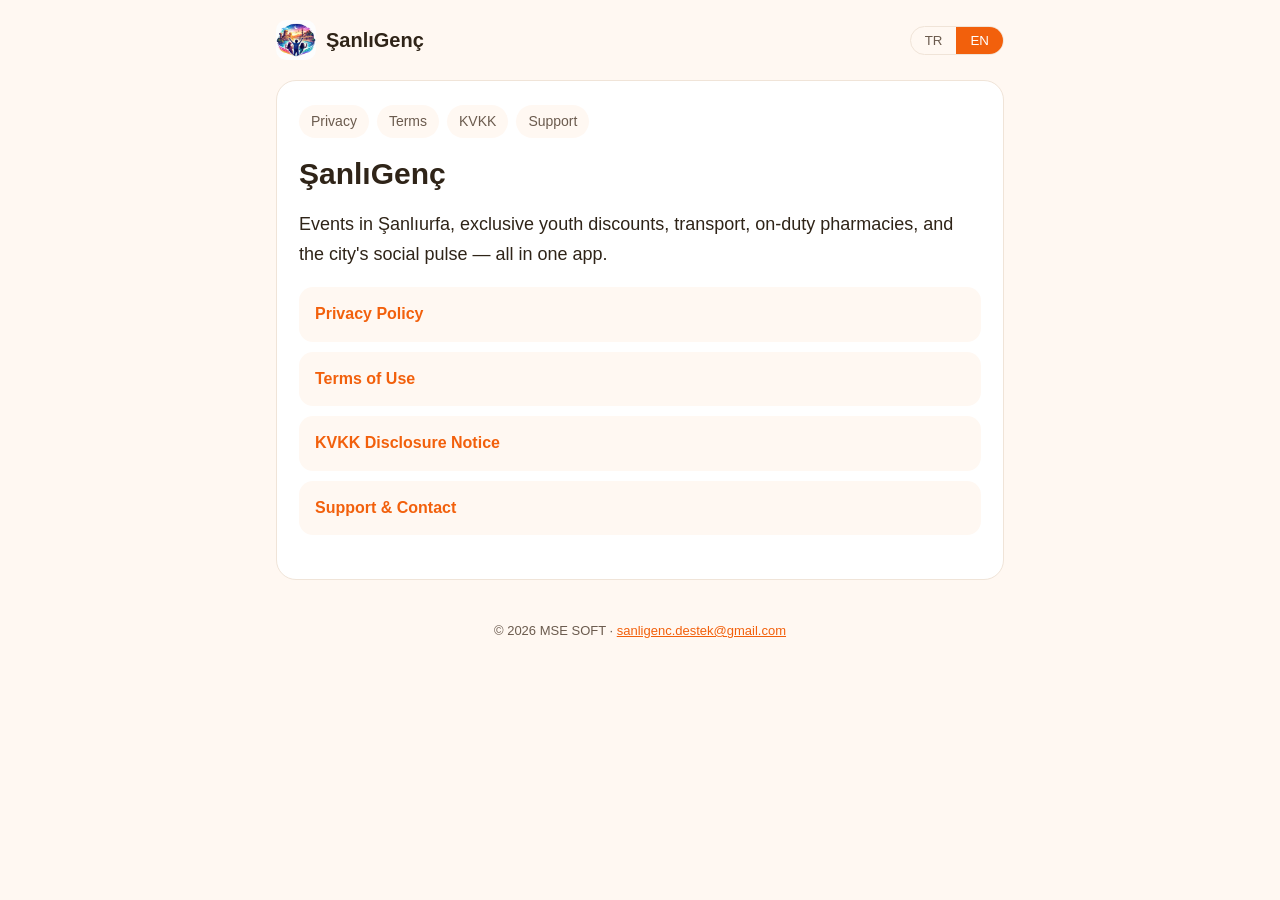
==== index.html @ 9137b678 "ŞanlıGenç gizlilik, kullanım şartları, KVKK ve destek sayfaları Co-Authored-By: Claude Opus 5 <norep" ====
<!doctype html>
<html lang="tr">
<head>
<meta charset="utf-8">
<meta name="viewport" content="width=device-width, initial-scale=1">
<title>ŞanlıGenç · ŞanlıGenç</title>
<meta name="description" content="ŞanlıGenç — Şanlıurfa gençlik ve şehir uygulaması. ŞanlıGenç.">
<link rel="icon" href="logo.jpg">
<link rel="stylesheet" href="stil.css">
</head>
<body>
<header>
  <a class="marka" href="./"><img src="logo.jpg" alt="" width="40" height="40"><span>ŞanlıGenç</span></a>
  <div class="dil" role="group" aria-label="Dil / Language">
    <button type="button" data-dil="tr" aria-pressed="true">TR</button>
    <button type="button" data-dil="en" aria-pressed="false">EN</button>
  </div>
</header>
<main>
  <section lang="tr" data-bolum="tr">
    <nav><a href="gizlilik/">Gizlilik</a><a href="kullanim-sartlari/">Kullanım Şartları</a><a href="kvkk/">KVKK</a><a href="destek/">Destek</a></nav>
    <h1>ŞanlıGenç</h1>
    
<p class="giris">Şanlıurfa'daki etkinlikler, gençlere özel indirimler, ulaşım, nöbetçi eczaneler ve şehrin sosyal nabzı — hepsi tek uygulamada.</p>
<ul class="linkler">
<li><a href="gizlilik/">Gizlilik Politikası</a></li>
<li><a href="kullanim-sartlari/">Kullanım Şartları</a></li>
<li><a href="kvkk/">KVKK Aydınlatma Metni</a></li>
<li><a href="destek/">Destek ve İletişim</a></li>
</ul>
  </section>
  <section lang="en" data-bolum="en" hidden>
    <nav><a href="gizlilik/#en">Privacy</a><a href="kullanim-sartlari/#en">Terms</a><a href="kvkk/#en">KVKK</a><a href="destek/#en">Support</a></nav>
    <h1>ŞanlıGenç</h1>
    
<p class="giris">Events in Şanlıurfa, exclusive youth discounts, transport, on-duty pharmacies, and the city's social pulse — all in one app.</p>
<ul class="linkler">
<li><a href="gizlilik/#en">Privacy Policy</a></li>
<li><a href="kullanim-sartlari/#en">Terms of Use</a></li>
<li><a href="kvkk/#en">KVKK Disclosure Notice</a></li>
<li><a href="destek/#en">Support &amp; Contact</a></li>
</ul>
  </section>
</main>
<footer>© 2026 MSE SOFT · <a href="mailto:sanligenc.destek@gmail.com">sanligenc.destek@gmail.com</a></footer>
<script>
(function () {
  var b = document.querySelectorAll('[data-dil]');
  function sec(d) {
    document.querySelectorAll('[data-bolum]').forEach(function (s) { s.hidden = s.getAttribute('data-bolum') !== d; });
    b.forEach(function (x) { x.setAttribute('aria-pressed', String(x.getAttribute('data-dil') === d)); });
    document.documentElement.lang = d;
    try { localStorage.setItem('dil', d); } catch (e) {}
  }
  b.forEach(function (x) { x.addEventListener('click', function () { sec(x.getAttribute('data-dil')); }); });
  var k = null;
  if (location.hash === '#en') k = 'en';
  if (!k) { try { k = localStorage.getItem('dil'); } catch (e) {} }
  if (!k && !/^tr/i.test(navigator.language || '')) k = 'en';
  sec(k === 'en' ? 'en' : 'tr');
})();
</script>
</body>
</html>
---- stil.css ----
:root{--bg:#FFF8F2;--kart:#FFFFFF;--yazi:#2F2418;--soluk:#6B5B4E;--vurgu:#F2600C;--cizgi:#F0E4D8}
@media (prefers-color-scheme:dark){:root{--bg:#17110C;--kart:#221912;--yazi:#F5EDE6;--soluk:#B8A89A;--vurgu:#FF7A2E;--cizgi:#3A2C21}}
*{box-sizing:border-box}
body{margin:0;background:var(--bg);color:var(--yazi);font:16px/1.65 -apple-system,BlinkMacSystemFont,"Segoe UI",Roboto,Helvetica,Arial,sans-serif;-webkit-text-size-adjust:100%}
header{max-width:760px;margin:0 auto;padding:20px 16px;display:flex;align-items:center;justify-content:space-between;gap:12px}
.marka{display:flex;align-items:center;gap:10px;color:var(--yazi);text-decoration:none;font-weight:800;font-size:20px}
.marka img{border-radius:10px}
.dil{display:flex;border:1px solid var(--cizgi);border-radius:999px;overflow:hidden}
.dil button{border:0;background:transparent;color:var(--soluk);font:600 14px inherit;font-family:inherit;padding:6px 14px;cursor:pointer}
.dil button[aria-pressed="true"]{background:var(--vurgu);color:#fff}
main{max-width:760px;margin:0 auto;padding:0 16px 40px}
section{background:var(--kart);border:1px solid var(--cizgi);border-radius:20px;padding:24px 22px 28px}
nav{display:flex;flex-wrap:wrap;gap:8px;margin-bottom:18px}
nav a{font-size:14px;color:var(--soluk);text-decoration:none;padding:5px 12px;border-radius:999px;background:var(--bg)}
nav a[aria-current="page"]{color:#fff;background:var(--vurgu)}
h1{font-size:30px;line-height:1.2;margin:4px 0 8px}
h2{font-size:19px;margin:28px 0 8px}
h3{font-size:16px;margin:20px 0 4px}
p,li{overflow-wrap:anywhere}
.tarih{color:var(--soluk);font-size:14px;margin-top:0}
ul{padding-left:20px}
a{color:var(--vurgu)}
.kart{display:flex;flex-direction:column;gap:2px;background:var(--bg);border-radius:14px;padding:14px 16px;margin:16px 0}
.giris{font-size:18px}
.linkler{list-style:none;padding:0;display:grid;gap:10px}
.linkler a{display:block;padding:14px 16px;border-radius:14px;background:var(--bg);text-decoration:none;font-weight:600}
footer{max-width:760px;margin:0 auto;padding:0 16px 32px;color:var(--soluk);font-size:13px;text-align:center}
@media (max-width:480px){h1{font-size:25px}section{padding:20px 16px 24px}}
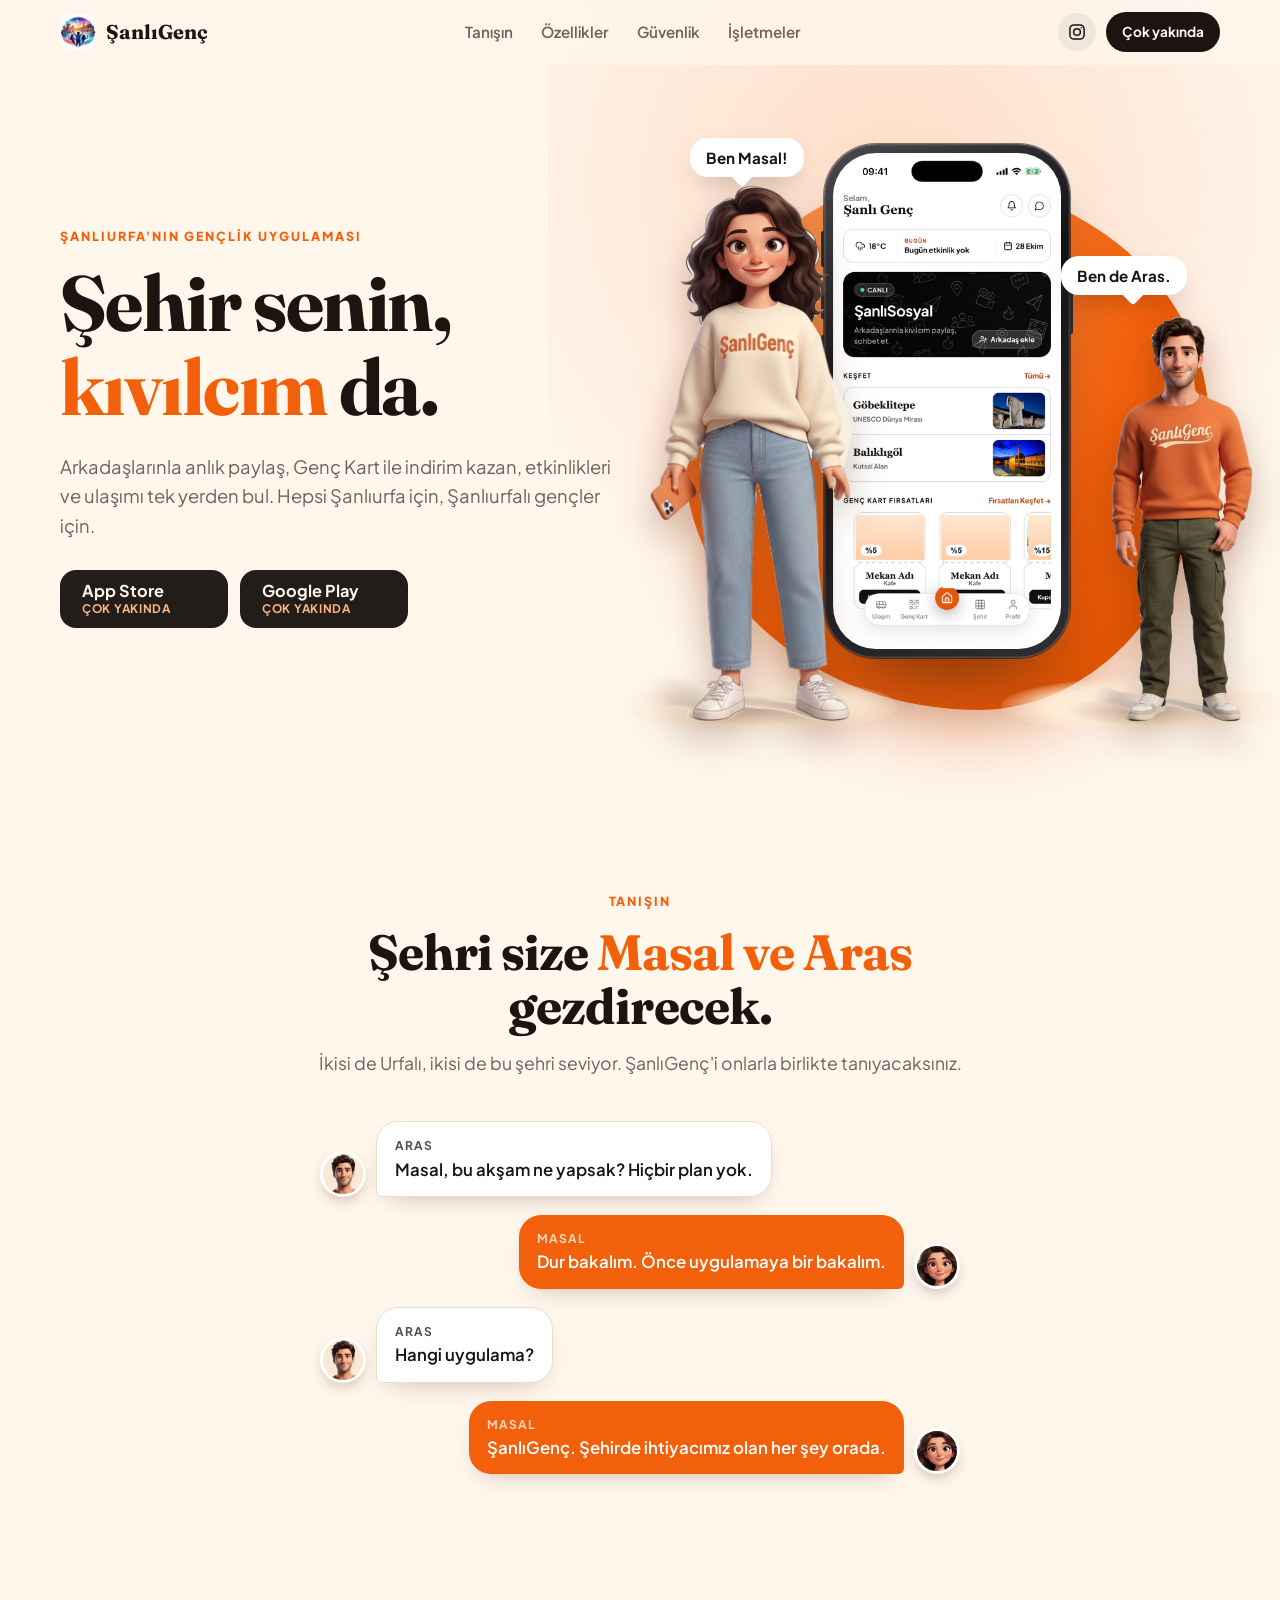
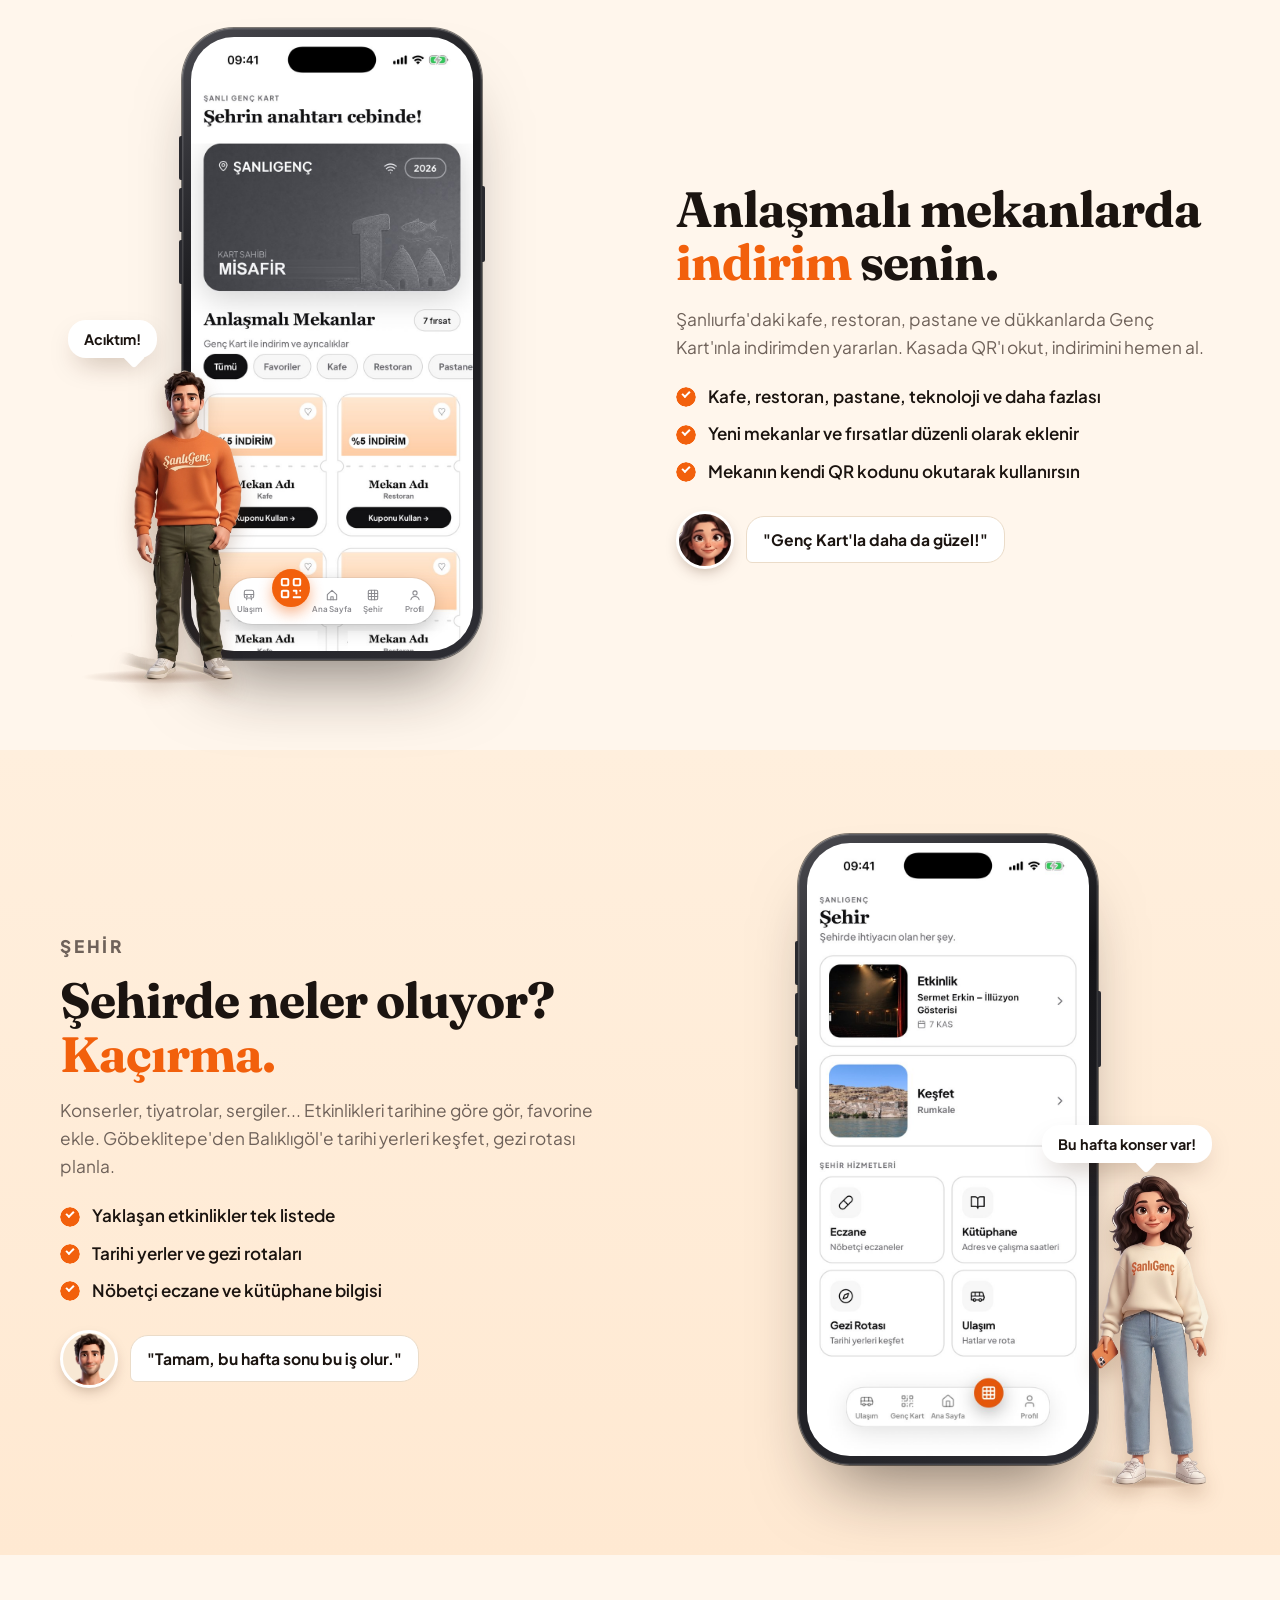
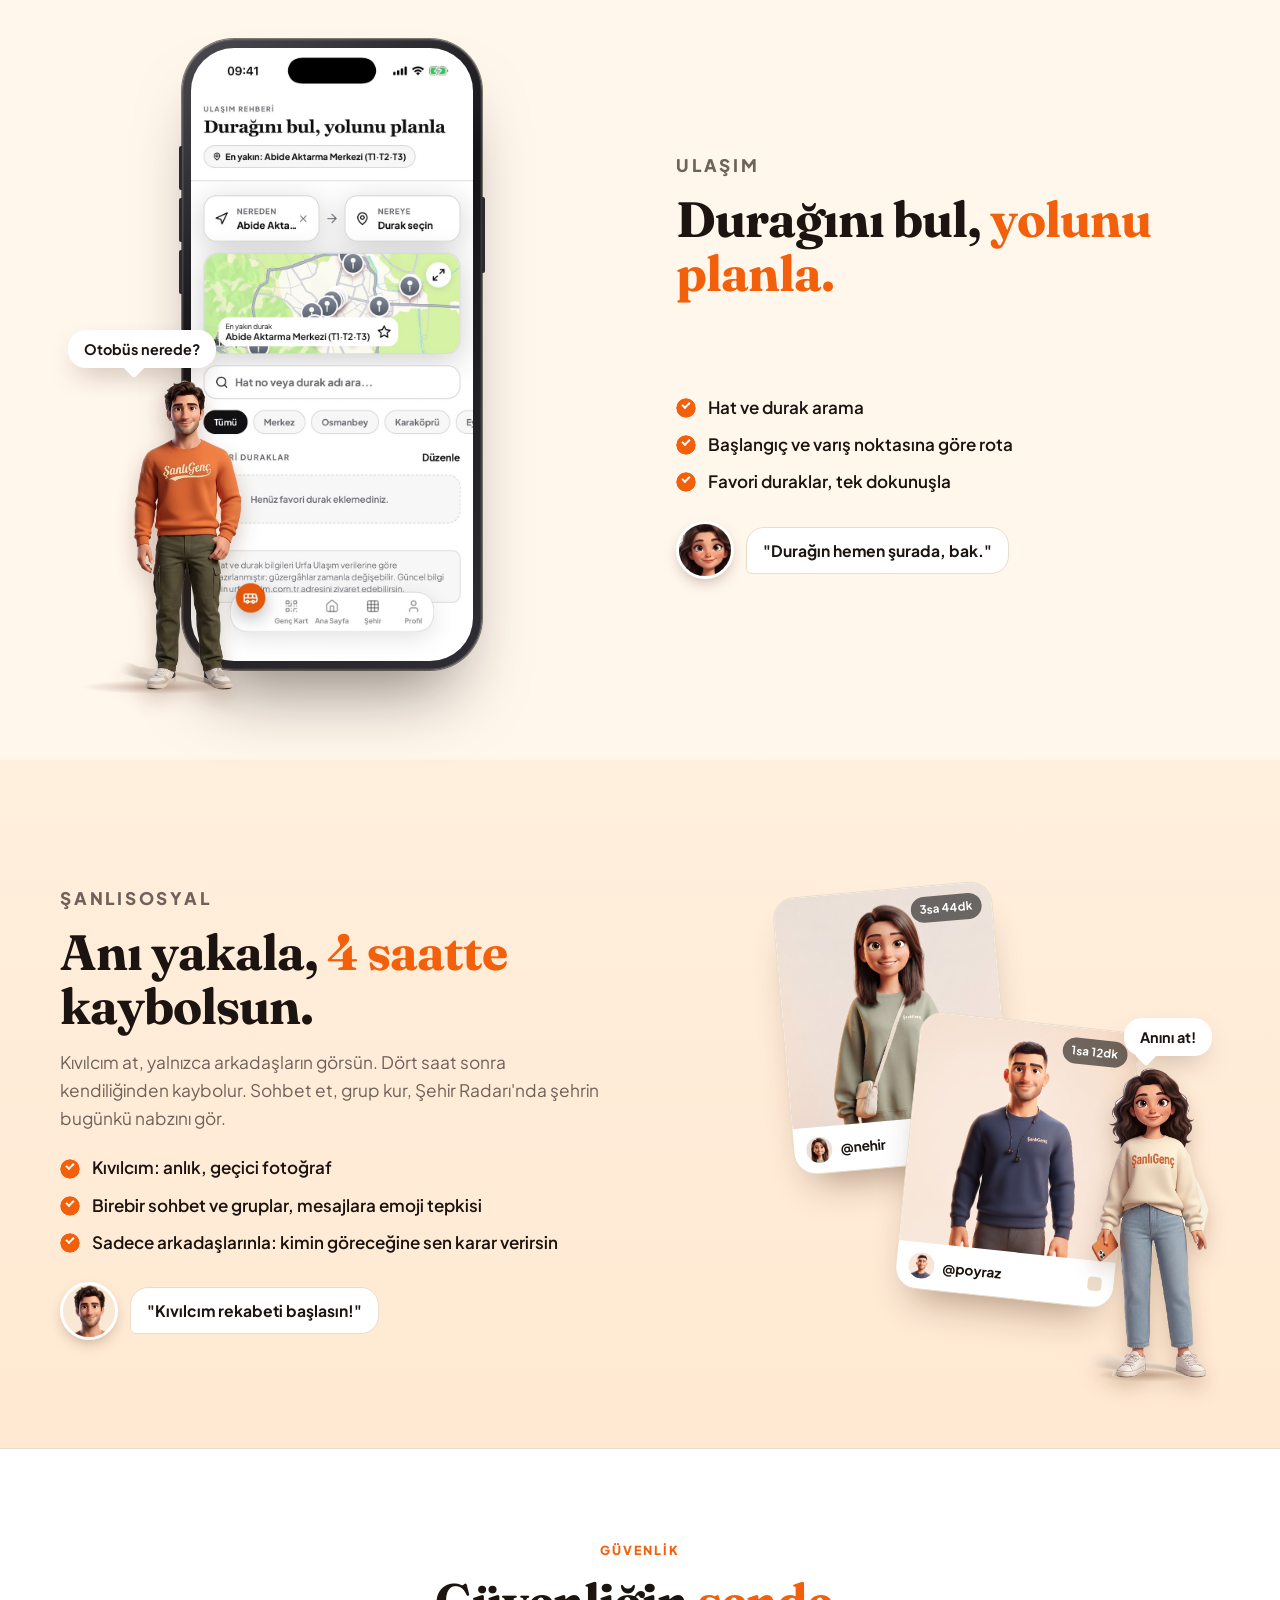
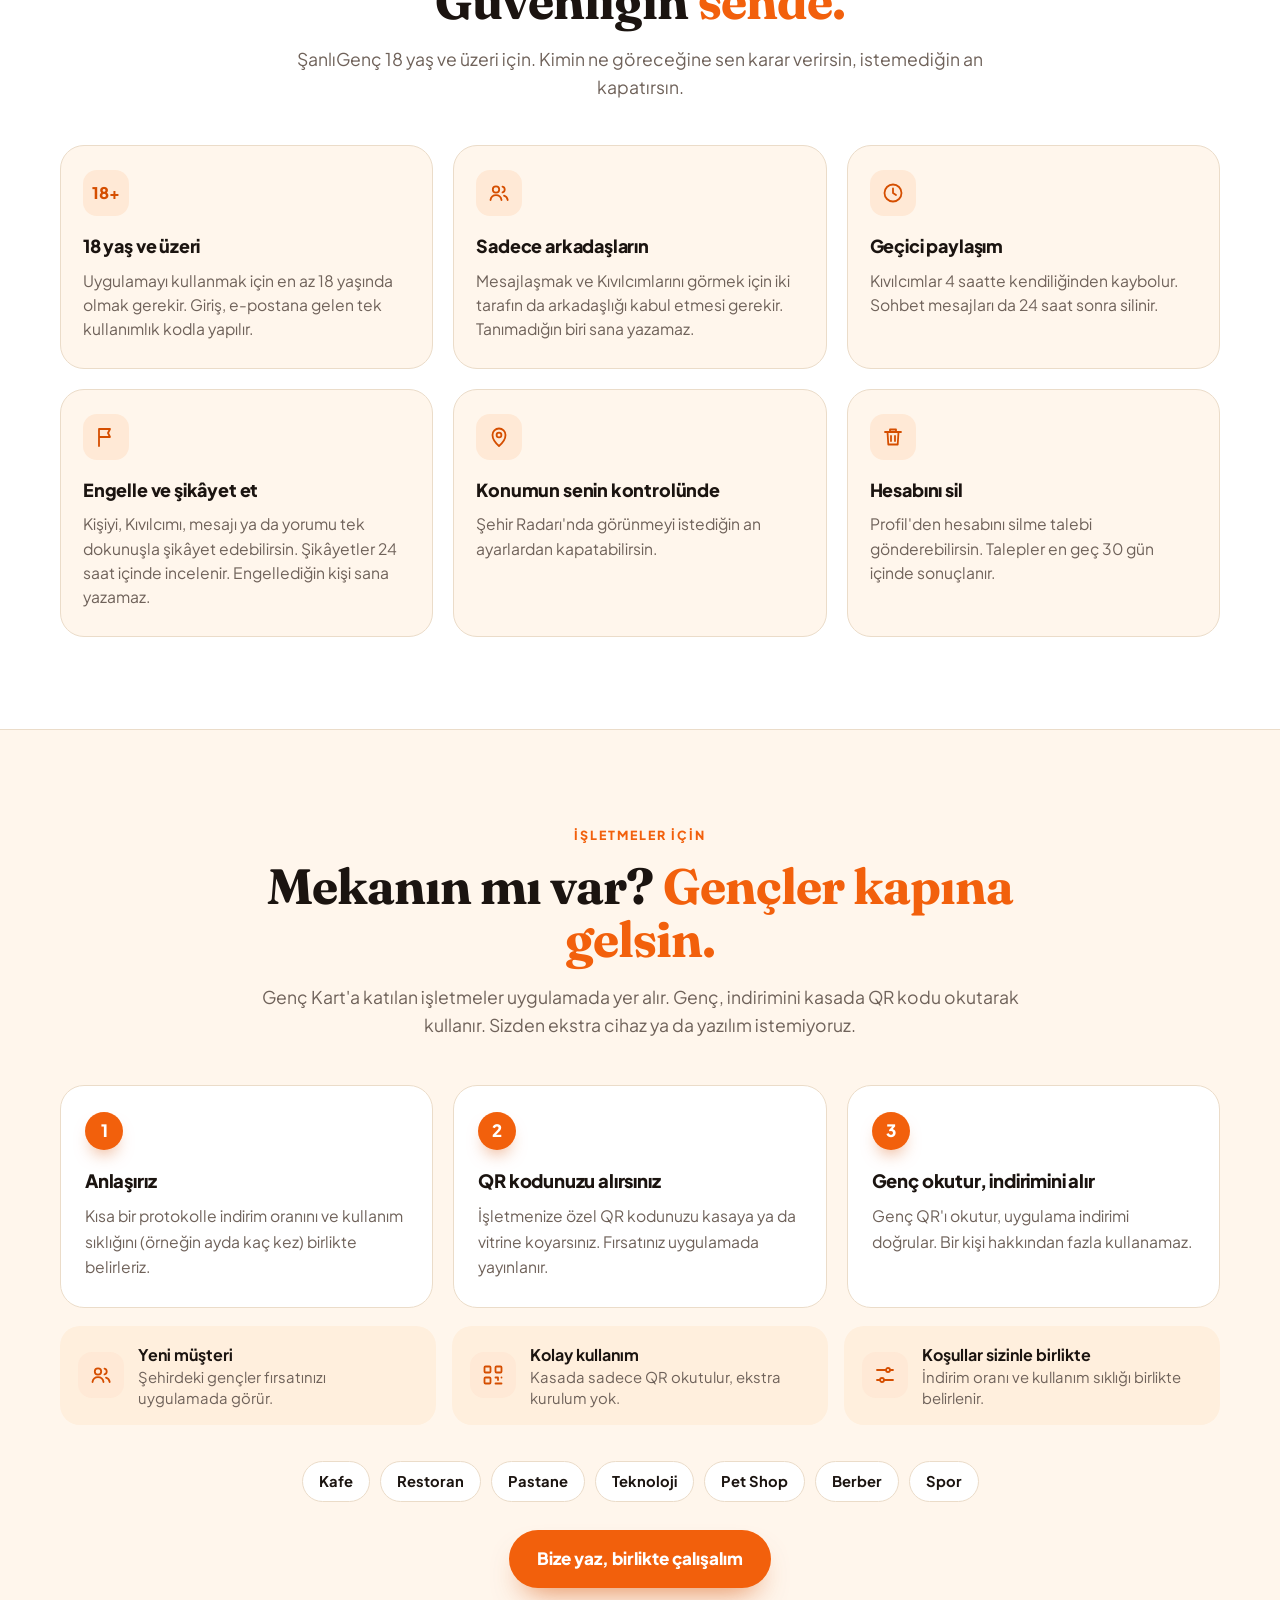
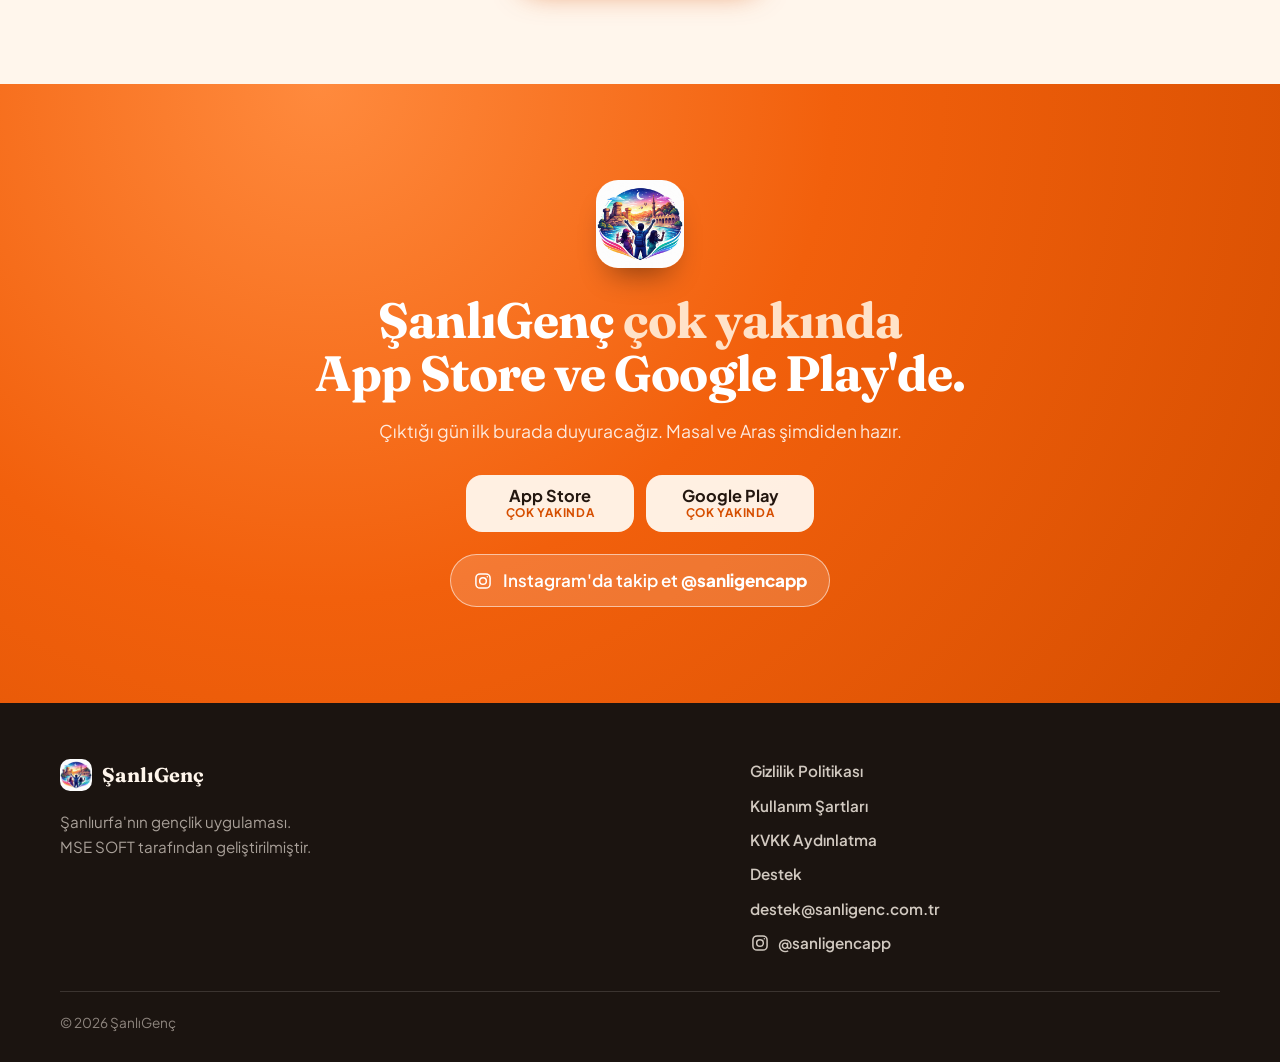
==== commit df3b3ab1: "Yeni tanıtım sitesi (Masal & Aras), destek e-postası destek@sanligenc.com.tr Co-Authored-By: Claude " ====
--- a/index.html
+++ b/index.html
@@ -1,64 +1,287 @@
 <!doctype html>
 <html lang="tr">
 <head>
-<meta charset="utf-8">
-<meta name="viewport" content="width=device-width, initial-scale=1">
-<title>ŞanlıGenç · ŞanlıGenç</title>
-<meta name="description" content="ŞanlıGenç — Şanlıurfa gençlik ve şehir uygulaması. ŞanlıGenç.">
-<link rel="icon" href="logo.jpg">
-<link rel="stylesheet" href="stil.css">
+  <meta charset="utf-8">
+  <meta name="viewport" content="width=device-width, initial-scale=1, viewport-fit=cover">
+  <title>ŞanlıGenç | Şanlıurfa'nın gençlik uygulaması</title>
+  <meta name="description" content="Şanlıurfa'nın gençlik uygulaması ŞanlıGenç: arkadaşlarınla anlık Kıvılcım paylaş, Genç Kart ile anlaşmalı mekanlarda indirim kazan, etkinlikleri, ulaşımı ve nöbetçi eczaneyi tek yerden bul.">
+  <meta name="theme-color" content="#FFF6EC">
+  <meta property="og:title" content="ŞanlıGenç | Şanlıurfa'nın gençlik uygulaması">
+  <meta property="og:description" content="Kıvılcım, Genç Kart, etkinlikler ve ulaşım. Masal ve Aras ile şehri keşfet.">
+  <meta property="og:type" content="website">
+  <link rel="canonical" href="https://sanligenc.com.tr/">
+  <meta property="og:url" content="https://sanligenc.com.tr/">
+  <meta property="og:site_name" content="ŞanlıGenç">
+  <meta property="og:locale" content="tr_TR">
+  <meta property="og:image" content="https://sanligenc.com.tr/img/masal-aras-og.jpg">
+  <meta property="og:image:width" content="1200">
+  <meta property="og:image:height" content="630">
+  <meta property="og:image:alt" content="Masal ve Aras: ŞanlıGenç, Şanlıurfa'nın gençlik uygulaması">
+  <meta name="twitter:card" content="summary_large_image">
+  <meta name="twitter:title" content="ŞanlıGenç | Şanlıurfa'nın gençlik uygulaması">
+  <meta name="twitter:description" content="Kıvılcım, Genç Kart, etkinlikler ve ulaşım. Masal ve Aras ile şehri keşfet.">
+  <meta name="twitter:image" content="https://sanligenc.com.tr/img/masal-aras-og.jpg">
+  <link rel="apple-touch-icon" href="img/apple-touch-icon.png">
+  <script type="application/ld+json">{"@context":"https://schema.org","@type":"Organization","name":"ŞanlıGenç","url":"https://sanligenc.com.tr/","logo":"https://sanligenc.com.tr/img/logo.png","email":"destek@sanligenc.com.tr","sameAs":["https://www.instagram.com/sanligencapp/"]}</script>
+  <link rel="icon" href="img/logo.png">
+  <link rel="preconnect" href="https://fonts.googleapis.com">
+  <link rel="preconnect" href="https://fonts.gstatic.com" crossorigin>
+  <link href="https://fonts.googleapis.com/css2?family=Fraunces:opsz,wght@9..144,600;9..144,700&family=Plus+Jakarta+Sans:wght@400;500;600;700;800&display=swap" rel="stylesheet">
+  <link rel="stylesheet" href="style.css?v=11">
 </head>
 <body>
-<header>
-  <a class="marka" href="./"><img src="logo.jpg" alt="" width="40" height="40"><span>ŞanlıGenç</span></a>
-  <div class="dil" role="group" aria-label="Dil / Language">
-    <button type="button" data-dil="tr" aria-pressed="true">TR</button>
-    <button type="button" data-dil="en" aria-pressed="false">EN</button>
-  </div>
-</header>
-<main>
-  <section lang="tr" data-bolum="tr">
-    <nav><a href="gizlilik/">Gizlilik</a><a href="kullanim-sartlari/">Kullanım Şartları</a><a href="kvkk/">KVKK</a><a href="destek/">Destek</a></nav>
-    <h1>ŞanlıGenç</h1>
-    
-<p class="giris">Şanlıurfa'daki etkinlikler, gençlere özel indirimler, ulaşım, nöbetçi eczaneler ve şehrin sosyal nabzı — hepsi tek uygulamada.</p>
-<ul class="linkler">
-<li><a href="gizlilik/">Gizlilik Politikası</a></li>
-<li><a href="kullanim-sartlari/">Kullanım Şartları</a></li>
-<li><a href="kvkk/">KVKK Aydınlatma Metni</a></li>
-<li><a href="destek/">Destek ve İletişim</a></li>
-</ul>
-  </section>
-  <section lang="en" data-bolum="en" hidden>
-    <nav><a href="gizlilik/#en">Privacy</a><a href="kullanim-sartlari/#en">Terms</a><a href="kvkk/#en">KVKK</a><a href="destek/#en">Support</a></nav>
-    <h1>ŞanlıGenç</h1>
-    
-<p class="giris">Events in Şanlıurfa, exclusive youth discounts, transport, on-duty pharmacies, and the city's social pulse — all in one app.</p>
-<ul class="linkler">
-<li><a href="gizlilik/#en">Privacy Policy</a></li>
-<li><a href="kullanim-sartlari/#en">Terms of Use</a></li>
-<li><a href="kvkk/#en">KVKK Disclosure Notice</a></li>
-<li><a href="destek/#en">Support &amp; Contact</a></li>
-</ul>
-  </section>
-</main>
-<footer>© 2026 MSE SOFT · <a href="mailto:sanligenc.destek@gmail.com">sanligenc.destek@gmail.com</a></footer>
-<script>
-(function () {
-  var b = document.querySelectorAll('[data-dil]');
-  function sec(d) {
-    document.querySelectorAll('[data-bolum]').forEach(function (s) { s.hidden = s.getAttribute('data-bolum') !== d; });
-    b.forEach(function (x) { x.setAttribute('aria-pressed', String(x.getAttribute('data-dil') === d)); });
-    document.documentElement.lang = d;
-    try { localStorage.setItem('dil', d); } catch (e) {}
-  }
-  b.forEach(function (x) { x.addEventListener('click', function () { sec(x.getAttribute('data-dil')); }); });
-  var k = null;
-  if (location.hash === '#en') k = 'en';
-  if (!k) { try { k = localStorage.getItem('dil'); } catch (e) {} }
-  if (!k && !/^tr/i.test(navigator.language || '')) k = 'en';
-  sec(k === 'en' ? 'en' : 'tr');
-})();
-</script>
+
+  <header class="nav" id="nav">
+    <a class="brand" href="#top" aria-label="ŞanlıGenç ana sayfa">
+      <img src="img/logo.png" alt="" width="36" height="36">
+      <span>ŞanlıGenç</span>
+    </a>
+    <nav class="nav-links" aria-label="Sayfa bölümleri">
+      <a href="#tanis">Tanışın</a>
+      <a href="#ozellikler">Özellikler</a>
+      <a href="#guvenlik">Güvenlik</a>
+      <a href="#mekan">İşletmeler</a>
+    </nav>
+    <div class="nav-right">
+      <a class="ig-ico" href="https://www.instagram.com/sanligencapp/" target="_blank" rel="noopener" aria-label="ŞanlıGenç Instagram hesabı"><svg viewBox="0 0 24 24" fill="none" stroke="currentColor" stroke-width="1.8" stroke-linecap="round" stroke-linejoin="round" aria-hidden="true"><rect x="3.5" y="3.5" width="17" height="17" rx="5"/><circle cx="12" cy="12" r="4"/><circle cx="17.2" cy="6.8" r=".9" fill="currentColor" stroke="none"/></svg></a>
+      <a class="pill soon" id="navCta" href="#indir" data-live="İndir">Çok yakında</a>
+    </div>
+  </header>
+
+  <main id="top">
+
+    <!-- HERO -->
+    <section class="hero">
+      <div class="wrap hero-grid">
+        <div class="hero-copy">
+          <p class="eyebrow reveal">Şanlıurfa'nın gençlik uygulaması</p>
+          <h1 class="reveal d1">Şehir senin,<br><em>kıvılcım</em> da.</h1>
+          <p class="lead reveal d2">Arkadaşlarınla anlık paylaş, Genç Kart ile indirim kazan, etkinlikleri ve ulaşımı tek yerden bul. Hepsi Şanlıurfa için, Şanlıurfalı gençler için.</p>
+          <div class="store reveal d3">
+            <span class="store-btn" data-store="ios" aria-disabled="true"><b>App Store</b><small>Çok yakında</small></span>
+            <span class="store-btn" data-store="android" aria-disabled="true"><b>Google Play</b><small>Çok yakında</small></span>
+          </div>
+        </div>
+
+        <div class="hero-stage reveal d2" aria-hidden="false">
+          <div class="blob"></div>
+          <div class="phone hero-phone"><img src="img/app-ana.jpg" width="720" height="1566" alt="ŞanlıGenç ana sayfası: ŞanlıSosyal, keşfet ve Genç Kart fırsatları" loading="eager"></div>
+          <span class="ground g-masal" aria-hidden="true"></span>
+          <span class="ground g-aras" aria-hidden="true"></span>
+          <img class="char masal float-a" src="img/masal.png" alt="Masal" width="340">
+          <img class="char aras float-b" src="img/aras.png" alt="Aras" width="360">
+          <div class="bubble b-masal">Ben Masal!</div>
+          <div class="bubble b-aras">Ben de Aras.</div>
+        </div>
+      </div>
+    </section>
+
+    <!-- TANIŞIN -->
+    <section class="meet" id="tanis">
+      <div class="wrap narrow">
+        <p class="eyebrow center reveal">Tanışın</p>
+        <h2 class="center reveal d1">Şehri size <em>Masal ve Aras</em> gezdirecek.</h2>
+        <p class="sub center reveal d2">İkisi de Urfalı, ikisi de bu şehri seviyor. ŞanlıGenç'i onlarla birlikte tanıyacaksınız.</p>
+
+        <div class="chat">
+          <div class="msg aras reveal"><span class="av av-aras" aria-hidden="true"></span><div class="bub"><b>Aras</b><p>Masal, bu akşam ne yapsak? Hiçbir plan yok.</p></div></div>
+          <div class="msg masal reveal d1"><span class="av av-masal" aria-hidden="true"></span><div class="bub"><b>Masal</b><p>Dur bakalım. Önce uygulamaya bir bakalım.</p></div></div>
+          <div class="msg aras reveal d2"><span class="av av-aras" aria-hidden="true"></span><div class="bub"><b>Aras</b><p>Hangi uygulama?</p></div></div>
+          <div class="msg masal reveal d3"><span class="av av-masal" aria-hidden="true"></span><div class="bub"><b>Masal</b><p>ŞanlıGenç. Şehirde ihtiyacımız olan her şey orada.</p></div></div>
+        </div>
+      </div>
+    </section>
+
+    <!-- ÖZELLİKLER -->
+    <section class="features" id="ozellikler">
+
+      <!-- Genç Kart -->
+      <article class="feature">
+        <div class="wrap f-grid">
+          <div class="f-visual reveal">
+            <div class="phone"><div class="screen"><img src="img/app-genckart.jpg" width="720" height="1566" alt="Genç Kart ekranı: anlaşmalı mekanlar ve indirimler" loading="lazy">
+              <nav class="tabbar" aria-hidden="true">
+                <span class="tb"><i><svg viewBox="0 0 24 24" fill="none" stroke="currentColor" stroke-width="1.8" stroke-linecap="round" stroke-linejoin="round" aria-hidden="true"><rect x="4" y="4" width="16" height="13" rx="3"/><path d="M4 11h16M8 20v-3M16 20v-3"/><circle cx="8.5" cy="14" r=".6"/><circle cx="15.5" cy="14" r=".6"/></svg></i>Ulaşım</span>
+                <span class="tb tb-on"><i><svg viewBox="0 0 24 24" fill="none" stroke="currentColor" stroke-width="1.8" stroke-linecap="round" stroke-linejoin="round" aria-hidden="true"><rect x="3.5" y="3.5" width="6" height="6" rx="1"/><rect x="14.5" y="3.5" width="6" height="6" rx="1"/><rect x="3.5" y="14.5" width="6" height="6" rx="1"/><path d="M14.5 14.5h2.5v2.5M20.5 14.5v.01M14.5 20.5h6"/></svg></i></span>
+                <span class="tb"><i><svg viewBox="0 0 24 24" fill="none" stroke="currentColor" stroke-width="1.8" stroke-linecap="round" stroke-linejoin="round" aria-hidden="true"><path d="M4 11.5 12 4l8 7.5V20H4z"/><path d="M10 20v-5h4v5"/></svg></i>Ana Sayfa</span>
+                <span class="tb"><i><svg viewBox="0 0 24 24" fill="none" stroke="currentColor" stroke-width="1.8" stroke-linecap="round" stroke-linejoin="round" aria-hidden="true"><rect x="4" y="4" width="16" height="16" rx="2"/><path d="M4 9.3h16M4 14.7h16M9.3 4v16M14.7 4v16"/></svg></i>Şehir</span>
+                <span class="tb"><i><svg viewBox="0 0 24 24" fill="none" stroke="currentColor" stroke-width="1.8" stroke-linecap="round" stroke-linejoin="round" aria-hidden="true"><circle cx="12" cy="8.5" r="3.6"/><path d="M5 20c.8-3.6 3.6-5.4 7-5.4s6.2 1.8 7 5.4"/></svg></i>Profil</span>
+              </nav></div></div>
+            <div class="peek peek-aras"><img src="img/aras.png" alt="" aria-hidden="true"></div>
+            <div class="bubble b-f1">Acıktım!</div>
+          </div>
+          <div class="f-copy">
+            <p class="eyebrow reveal">Genç Kart</p>
+            <h2 class="reveal d1">Anlaşmalı mekanlarda <em>indirim</em> senin.</h2>
+            <p class="reveal d2">Şanlıurfa'daki kafe, restoran, pastane ve dükkanlarda Genç Kart'ınla indirimden yararlan. Kasada QR'ı okut, indirimini hemen al.</p>
+            <ul class="ticks reveal d3">
+              <li>Kafe, restoran, pastane, teknoloji ve daha fazlası</li>
+              <li>Yeni mekanlar ve fırsatlar düzenli olarak eklenir</li>
+              <li>Mekanın kendi QR kodunu okutarak kullanırsın</li>
+            </ul>
+            <div class="say reveal d3"><span class="av av-masal" aria-hidden="true"></span><p>"Genç Kart'la daha da güzel!"</p></div>
+          </div>
+        </div>
+      </article>
+
+      <!-- Şehir -->
+      <article class="feature alt">
+        <div class="wrap f-grid">
+          <div class="f-visual reveal">
+            <div class="phone"><img src="img/app-sehir.jpg" width="720" height="1566" alt="Şehir ekranı: etkinlikler, keşfet, eczane, kütüphane ve gezi rotası" loading="lazy"></div>
+            <div class="peek peek-masal"><img src="img/masal.png" alt="" aria-hidden="true"></div>
+            <div class="bubble b-f2">Bu hafta konser var!</div>
+          </div>
+          <div class="f-copy">
+            <p class="eyebrow reveal">Şehir</p>
+            <h2 class="reveal d1">Şehirde neler oluyor? <em>Kaçırma.</em></h2>
+            <p class="reveal d2">Konserler, tiyatrolar, sergiler... Etkinlikleri tarihine göre gör, favorine ekle. Göbeklitepe'den Balıklıgöl'e tarihi yerleri keşfet, gezi rotası planla.</p>
+            <ul class="ticks reveal d3">
+              <li>Yaklaşan etkinlikler tek listede</li>
+              <li>Tarihi yerler ve gezi rotaları</li>
+              <li>Nöbetçi eczane ve kütüphane bilgisi</li>
+            </ul>
+            <div class="say reveal d3"><span class="av av-aras" aria-hidden="true"></span><p>"Tamam, bu hafta sonu bu iş olur."</p></div>
+          </div>
+        </div>
+      </article>
+
+      <!-- Ulaşım -->
+      <article class="feature">
+        <div class="wrap f-grid">
+          <div class="f-visual reveal">
+            <div class="phone"><img src="img/app-ulasim.jpg" width="720" height="1566" alt="Ulaşım ekranı: durak bul, rota planla" loading="lazy"></div>
+            <div class="peek peek-aras"><img src="img/aras.png" alt="" aria-hidden="true"></div>
+            <div class="bubble b-f3">Otobüs nerede?</div>
+          </div>
+          <div class="f-copy">
+            <p class="eyebrow reveal">Ulaşım</p>
+            <h2 class="reveal d1">Durağını bul, <em>yolunu planla.</em></h2>
+            <p class="reveal d2">Nereden nereye gideceğini yaz, hangi hatla gideceğini ve nerede ineceğini gör. En yakın durağın haritada hemen karşında.</p>
+            <ul class="ticks reveal d3">
+              <li>Hat ve durak arama</li>
+              <li>Başlangıç ve varış noktasına göre rota</li>
+              <li>Favori duraklar, tek dokunuşla</li>
+            </ul>
+            <div class="say reveal d3"><span class="av av-masal" aria-hidden="true"></span><p>"Durağın hemen şurada, bak."</p></div>
+          </div>
+        </div>
+      </article>
+
+      <!-- ŞanlıSosyal -->
+      <article class="feature alt">
+        <div class="wrap f-grid">
+          <div class="f-visual reveal">
+            <div class="kivilcim" aria-hidden="true">
+              <div class="k-card">
+                <div class="k-photo p1"><span class="k-chip">3sa 44dk</span></div>
+                <div class="k-meta"><i class="av-nehir"></i><b>@nehir</b><span></span></div>
+              </div>
+              <div class="k-card k-2">
+                <div class="k-photo p2"><span class="k-chip">1sa 12dk</span></div>
+                <div class="k-meta"><i class="av-poyraz"></i><b>@poyraz</b><span></span></div>
+              </div>
+            </div>
+            <div class="peek peek-masal"><img src="img/masal.png" alt="" aria-hidden="true"></div>
+            <div class="bubble b-f4">Anını at!</div>
+          </div>
+          <div class="f-copy">
+            <p class="eyebrow reveal">ŞanlıSosyal</p>
+            <h2 class="reveal d1">Anı yakala, <em>4 saatte</em> kaybolsun.</h2>
+            <p class="reveal d2">Kıvılcım at, yalnızca arkadaşların görsün. Dört saat sonra kendiliğinden kaybolur. Sohbet et, grup kur, Şehir Radarı'nda şehrin bugünkü nabzını gör.</p>
+            <ul class="ticks reveal d3">
+              <li>Kıvılcım: anlık, geçici fotoğraf</li>
+              <li>Birebir sohbet ve gruplar, mesajlara emoji tepkisi</li>
+              <li>Sadece arkadaşlarınla: kimin göreceğine sen karar verirsin</li>
+            </ul>
+            <div class="say reveal d3"><span class="av av-aras" aria-hidden="true"></span><p>"Kıvılcım rekabeti başlasın!"</p></div>
+          </div>
+        </div>
+      </article>
+    </section>
+
+    <!-- GÜVENLİK -->
+    <section class="safety" id="guvenlik">
+      <div class="wrap">
+        <div class="narrow center">
+          <p class="eyebrow reveal">Güvenlik</p>
+          <h2 class="reveal d1">Güvenliğin <em>sende.</em></h2>
+          <p class="sub reveal d2">ŞanlıGenç 18 yaş ve üzeri için. Kimin ne göreceğine sen karar verirsin, istemediğin an kapatırsın.</p>
+        </div>
+        <div class="cards">
+          <details class="card acc reveal" open><summary><span class="ico big">18+</span><h3>18 yaş ve üzeri</h3><i class="chev" aria-hidden="true"></i></summary><p>Uygulamayı kullanmak için en az 18 yaşında olmak gerekir. Giriş, e-postana gelen tek kullanımlık kodla yapılır.</p></details>
+          <details class="card acc reveal d1" open><summary><span class="ico"><svg viewBox="0 0 24 24" fill="none" stroke="currentColor" stroke-width="1.8" stroke-linecap="round" stroke-linejoin="round" aria-hidden="true"><circle cx="9" cy="8.5" r="3.2"/><path d="M3.5 19c.6-3.2 2.8-4.8 5.5-4.8s4.9 1.6 5.5 4.8"/><path d="M15.5 5.6a3 3 0 0 1 0 5.8M17 14.6c2 .5 3.3 2 3.7 4.4"/></svg></span><h3>Sadece arkadaşların</h3><i class="chev" aria-hidden="true"></i></summary><p>Mesajlaşmak ve Kıvılcımlarını görmek için iki tarafın da arkadaşlığı kabul etmesi gerekir. Tanımadığın biri sana yazamaz.</p></details>
+          <details class="card acc reveal d2" open><summary><span class="ico"><svg viewBox="0 0 24 24" fill="none" stroke="currentColor" stroke-width="1.8" stroke-linecap="round" stroke-linejoin="round" aria-hidden="true"><circle cx="12" cy="12" r="8.5"/><path d="M12 7.5V12l3 2"/></svg></span><h3>Geçici paylaşım</h3><i class="chev" aria-hidden="true"></i></summary><p>Kıvılcımlar 4 saatte kendiliğinden kaybolur. Sohbet mesajları da 24 saat sonra silinir.</p></details>
+          <details class="card acc reveal" open><summary><span class="ico"><svg viewBox="0 0 24 24" fill="none" stroke="currentColor" stroke-width="1.8" stroke-linecap="round" stroke-linejoin="round" aria-hidden="true"><path d="M5 21V4M5 4h11l-2 4 2 4H5"/></svg></span><h3>Engelle ve şikâyet et</h3><i class="chev" aria-hidden="true"></i></summary><p>Kişiyi, Kıvılcımı, mesajı ya da yorumu tek dokunuşla şikâyet edebilirsin. Şikâyetler 24 saat içinde incelenir. Engellediğin kişi sana yazamaz.</p></details>
+          <details class="card acc reveal d1" open><summary><span class="ico"><svg viewBox="0 0 24 24" fill="none" stroke="currentColor" stroke-width="1.8" stroke-linecap="round" stroke-linejoin="round" aria-hidden="true"><path d="M12 21s6.5-5.6 6.5-11a6.5 6.5 0 0 0-13 0c0 5.4 6.5 11 6.5 11z"/><circle cx="12" cy="10" r="2.4"/></svg></span><h3>Konumun senin kontrolünde</h3><i class="chev" aria-hidden="true"></i></summary><p>Şehir Radarı'nda görünmeyi istediğin an ayarlardan kapatabilirsin.</p></details>
+          <details class="card acc reveal d2" open><summary><span class="ico"><svg viewBox="0 0 24 24" fill="none" stroke="currentColor" stroke-width="1.8" stroke-linecap="round" stroke-linejoin="round" aria-hidden="true"><path d="M4 7h16M9 7V4.5h6V7M6.5 7l.8 12.5h9.4L17.5 7M10 11v5M14 11v5"/></svg></span><h3>Hesabını sil</h3><i class="chev" aria-hidden="true"></i></summary><p>Profil'den hesabını silme talebi gönderebilirsin. Talepler en geç 30 gün içinde sonuçlanır.</p></details>
+        </div>
+      </div>
+    </section>
+
+    <!-- MEKAN -->
+    <section class="venue" id="mekan">
+      <div class="wrap">
+        <div class="narrow center">
+          <p class="eyebrow reveal">İşletmeler için</p>
+          <h2 class="reveal d1">Mekanın mı var? <em>Gençler kapına gelsin.</em></h2>
+          <p class="sub reveal d2">Genç Kart'a katılan işletmeler uygulamada yer alır. Genç, indirimini kasada QR kodu okutarak kullanır. Sizden ekstra cihaz ya da yazılım istemiyoruz.</p>
+        </div>
+
+        <ol class="steps">
+          <li class="step reveal"><details class="acc" open><summary><span class="num">1</span><h3>Anlaşırız</h3><i class="chev" aria-hidden="true"></i></summary><p>Kısa bir protokolle indirim oranını ve kullanım sıklığını (örneğin ayda kaç kez) birlikte belirleriz.</p></details></li>
+          <li class="step reveal d1"><details class="acc" open><summary><span class="num">2</span><h3>QR kodunuzu alırsınız</h3><i class="chev" aria-hidden="true"></i></summary><p>İşletmenize özel QR kodunuzu kasaya ya da vitrine koyarsınız. Fırsatınız uygulamada yayınlanır.</p></details></li>
+          <li class="step reveal d2"><details class="acc" open><summary><span class="num">3</span><h3>Genç okutur, indirimini alır</h3><i class="chev" aria-hidden="true"></i></summary><p>Genç QR'ı okutur, uygulama indirimi doğrular. Bir kişi hakkından fazla kullanamaz.</p></details></li>
+        </ol>
+
+        <div class="benefits">
+          <div class="benefit reveal"><span class="ico"><svg viewBox="0 0 24 24" fill="none" stroke="currentColor" stroke-width="1.8" stroke-linecap="round" stroke-linejoin="round" aria-hidden="true"><circle cx="9" cy="8.5" r="3.2"/><path d="M3.5 19c.6-3.2 2.8-4.8 5.5-4.8s4.9 1.6 5.5 4.8"/><path d="M15.5 5.6a3 3 0 0 1 0 5.8M17 14.6c2 .5 3.3 2 3.7 4.4"/></svg></span><div><b>Yeni müşteri</b><span>Şehirdeki gençler fırsatınızı uygulamada görür.</span></div></div>
+          <div class="benefit reveal d1"><span class="ico"><svg viewBox="0 0 24 24" fill="none" stroke="currentColor" stroke-width="1.8" stroke-linecap="round" stroke-linejoin="round" aria-hidden="true"><rect x="3.5" y="3.5" width="6" height="6" rx="1"/><rect x="14.5" y="3.5" width="6" height="6" rx="1"/><rect x="3.5" y="14.5" width="6" height="6" rx="1"/><path d="M14.5 14.5h2.5v2.5M20.5 14.5v.01M14.5 20.5h6"/></svg></span><div><b>Kolay kullanım</b><span>Kasada sadece QR okutulur, ekstra kurulum yok.</span></div></div>
+          <div class="benefit reveal d2"><span class="ico"><svg viewBox="0 0 24 24" fill="none" stroke="currentColor" stroke-width="1.8" stroke-linecap="round" stroke-linejoin="round" aria-hidden="true"><path d="M4 7h9M17 7h3M4 17h3M11 17h9"/><circle cx="15" cy="7" r="2"/><circle cx="9" cy="17" r="2"/></svg></span><div><b>Koşullar sizinle birlikte</b><span>İndirim oranı ve kullanım sıklığı birlikte belirlenir.</span></div></div>
+        </div>
+
+        <div class="center venue-cta">
+          <div class="chips reveal d2">
+            <span>Kafe</span><span>Restoran</span><span>Pastane</span><span>Teknoloji</span><span>Pet Shop</span><span>Berber</span><span>Spor</span>
+          </div>
+          <a class="btn reveal d3" href="mailto:destek@sanligenc.com.tr?subject=Genç%20Kart%20anlaşması">Bize yaz, birlikte çalışalım</a>
+        </div>
+      </div>
+    </section>
+
+    <!-- İNDİR -->
+    <section class="download" id="indir">
+      <div class="wrap narrow center">
+        <img class="d-logo reveal" src="img/logo.png" alt="" width="88" height="88">
+        <h2 class="reveal d1" id="dlTitle" data-live="ŞanlıGenç <em>yayında!</em> Şimdi indir.">ŞanlıGenç <em>çok yakında</em><br class="br-dl"> App Store ve Google Play'de.</h2>
+        <p class="sub reveal d2" id="dlSub" data-live="App Store ya da Google Play'den indir, arkadaşlarınla şehre katıl.">Çıktığı gün ilk burada duyuracağız. Masal ve Aras şimdiden hazır.</p>
+        <div class="store dark reveal d3">
+          <span class="store-btn" data-store="ios" aria-disabled="true"><b>App Store</b><small>Çok yakında</small></span>
+          <span class="store-btn" data-store="android" aria-disabled="true"><b>Google Play</b><small>Çok yakında</small></span>
+        </div>
+        <a class="ig-btn reveal d3" href="https://www.instagram.com/sanligencapp/" target="_blank" rel="noopener"><svg viewBox="0 0 24 24" fill="none" stroke="currentColor" stroke-width="1.8" stroke-linecap="round" stroke-linejoin="round" aria-hidden="true"><rect x="3.5" y="3.5" width="17" height="17" rx="5"/><circle cx="12" cy="12" r="4"/><circle cx="17.2" cy="6.8" r=".9" fill="currentColor" stroke="none"/></svg><span>Instagram'da takip et <b>@sanligencapp</b></span></a>
+      </div>
+    </section>
+  </main>
+
+  <footer class="footer">
+    <div class="wrap foot-grid">
+      <div>
+        <a class="brand" href="#top"><img src="img/logo.png" alt="" width="32" height="32"><span>ŞanlıGenç</span></a>
+        <p class="muted">Şanlıurfa'nın gençlik uygulaması.<br>MSE SOFT tarafından geliştirilmiştir.</p>
+      </div>
+      <nav class="foot-links" aria-label="Yasal ve destek">
+        <a href="gizlilik/">Gizlilik Politikası</a>
+        <a href="kullanim-sartlari/">Kullanım Şartları</a>
+        <a href="kvkk/">KVKK Aydınlatma</a>
+        <a href="destek/">Destek</a>
+        <a href="mailto:destek@sanligenc.com.tr">destek@sanligenc.com.tr</a>
+        <a class="foot-ig" href="https://www.instagram.com/sanligencapp/" target="_blank" rel="noopener"><svg viewBox="0 0 24 24" fill="none" stroke="currentColor" stroke-width="1.8" stroke-linecap="round" stroke-linejoin="round" aria-hidden="true"><rect x="3.5" y="3.5" width="17" height="17" rx="5"/><circle cx="12" cy="12" r="4"/><circle cx="17.2" cy="6.8" r=".9" fill="currentColor" stroke="none"/></svg><span>@sanligencapp</span></a>
+      </nav>
+    </div>
+    <p class="copy">© 2026 ŞanlıGenç</p>
+  </footer>
+
+  <script src="script.js?v=4"></script>
 </body>
 </html>
--- a/style.css
+++ b/style.css
@@ -0,0 +1,332 @@
+:root {
+  --cream: #FFF6EC;
+  --paper: #FFFFFF;
+  --sand: #F8E8D4;
+  --line: #EBDCC9;
+  --ink: #1B1410;
+  --muted: #6F625A;
+  --orange: #F2600C;
+  --orange-deep: #D54E00;
+  --glow: #FFB27A;
+  --serif: "Fraunces", Georgia, "Times New Roman", serif;
+  --sans: "Plus Jakarta Sans", system-ui, -apple-system, "Segoe UI", Roboto, sans-serif;
+  --spring: cubic-bezier(.2, .9, .25, 1.12);
+}
+
+*, *::before, *::after { box-sizing: border-box; }
+html { scroll-behavior: smooth; -webkit-text-size-adjust: 100%; }
+body {
+  margin: 0; background: var(--cream); color: var(--ink);
+  font-family: var(--sans); font-size: 17px; line-height: 1.6;
+  -webkit-font-smoothing: antialiased; overflow-x: hidden;
+}
+img { max-width: 100%; display: block; }
+a { color: inherit; }
+em { font-style: normal; color: var(--orange); }
+
+.wrap { width: min(1160px, 100% - 32px); margin-inline: auto; }
+.narrow { width: min(760px, 100% - 32px); margin-inline: auto; }
+.center { text-align: center; }
+
+h1, h2 { font-family: var(--serif); font-weight: 700; line-height: 1.08; letter-spacing: -0.02em; margin: 0; }
+h1 { font-size: clamp(2.7rem, 6.4vw, 4.9rem); }
+h2 { font-size: clamp(2rem, 4.2vw, 3.1rem); }
+p { margin: 0; }
+.eyebrow { font-size: .78rem; font-weight: 800; letter-spacing: .16em; text-transform: uppercase; color: var(--orange); margin-bottom: 14px; }
+.eyebrow.center { text-align: center; }
+.sub { color: var(--muted); font-size: 1.1rem; margin-top: 16px; }
+.lead { color: var(--muted); font-size: 1.15rem; max-width: 34em; margin-top: 22px; }
+.muted { color: rgba(255, 246, 236, .62); font-size: .95rem; margin-top: 12px; }
+
+/* ---------- Gezinti çubuğu ---------- */
+.nav {
+  position: fixed; inset: 0 0 auto 0; z-index: 50;
+  display: flex; align-items: center; justify-content: space-between; gap: 16px;
+  padding: 12px max(16px, calc((100% - 1160px) / 2));
+  background: rgba(255, 246, 236, .82); backdrop-filter: blur(14px) saturate(1.4); -webkit-backdrop-filter: blur(14px) saturate(1.4);
+  border-bottom: 1px solid transparent; transition: border-color .3s, box-shadow .3s;
+}
+.nav.scrolled { border-color: var(--line); box-shadow: 0 6px 24px rgba(90, 50, 10, .06); }
+.brand { display: inline-flex; align-items: center; gap: 10px; text-decoration: none; font-family: var(--serif); font-weight: 700; font-size: 1.25rem; }
+.brand img { border-radius: 10px; }
+.nav-links { display: none; gap: 28px; font-weight: 600; font-size: .95rem; }
+.nav-links a { text-decoration: none; color: var(--muted); transition: color .2s; }
+.nav-links a:hover { color: var(--ink); }
+.pill { padding: 9px 16px; border-radius: 999px; font-weight: 700; font-size: .85rem; text-decoration: none; }
+.pill.soon { background: var(--ink); color: var(--cream); }
+
+/* ---------- Hero ---------- */
+.hero { padding: 104px 0 56px; position: relative; overflow: hidden; }
+.hero::before {
+  content: ""; position: absolute; inset: -20% -10% auto auto; width: 70vw; height: 70vw; max-width: 860px; max-height: 860px;
+  background: radial-gradient(circle at 40% 40%, rgba(242, 96, 12, .16), rgba(242, 96, 12, 0) 62%); z-index: 0; pointer-events: none;
+}
+.hero-grid { position: relative; z-index: 1; display: grid; gap: 40px; align-items: center; }
+.hero-copy .lead { margin-bottom: 0; }
+.store { display: flex; flex-wrap: wrap; gap: 12px; margin-top: 30px; }
+.store.dark { justify-content: center; }
+.store-btn {
+  display: inline-flex; flex-direction: column; justify-content: center; min-width: 168px; padding: 11px 22px; border-radius: 16px;
+  background: var(--ink); color: var(--cream); line-height: 1.25; cursor: default; opacity: .96;
+}
+.store-btn b { font-size: 1.02rem; }
+.store-btn small { font-size: .74rem; letter-spacing: .06em; text-transform: uppercase; color: var(--glow); font-weight: 700; }
+.dark .store-btn { background: var(--cream); color: var(--ink); }
+.dark .store-btn small { color: var(--orange-deep); }
+
+.hero-stage { position: relative; width: min(100%, 560px); aspect-ratio: 1 / 1.08; margin-inline: auto; }
+.blob {
+  position: absolute; inset: 8% 2% 2% 2%; border-radius: 46% 54% 44% 56% / 52% 46% 54% 48%;
+  background: radial-gradient(circle at 30% 20%, #FF9A55 0%, var(--orange) 55%, var(--orange-deep) 100%);
+  box-shadow: 0 40px 80px -30px rgba(213, 78, 0, .55);
+  animation: morph 14s ease-in-out infinite;
+}
+@keyframes morph {
+  0%, 100% { border-radius: 46% 54% 44% 56% / 52% 46% 54% 48%; }
+  50% { border-radius: 54% 46% 56% 44% / 46% 54% 46% 54%; }
+}
+.phone {
+  position: relative; padding: 9px; border-radius: 52px; line-height: 0;
+  background: linear-gradient(145deg, #4a4a50 0%, #141417 38%, #2e2e34 100%);
+  box-shadow: 0 44px 70px -30px rgba(27, 20, 16, .55), 0 0 0 1.5px rgba(255, 255, 255, .14) inset, 0 0 0 1px rgba(0, 0, 0, .5);
+}
+.phone::before { content: ""; position: absolute; left: -3px; top: 17%; width: 3px; height: 7%; background: #2a2a2f; border-radius: 2px 0 0 2px; box-shadow: 0 52px 0 #2a2a2f, 0 104px 0 #2a2a2f; }
+.phone::after { content: ""; position: absolute; right: -3px; top: 25%; width: 3px; height: 12%; background: #2a2a2f; border-radius: 0 2px 2px 0; }
+.phone img { width: 100%; height: auto; display: block; border-radius: 43px; background: #fff; }
+.screen { position: relative; border-radius: 43px; overflow: hidden; line-height: 0; }
+.screen img { border-radius: 0; }
+.tabbar { position: absolute; left: 13.4%; width: 73.2%; top: 88.2%; height: 7.4%; display: grid; grid-template-columns: repeat(5, 1fr); align-items: center; background: #fff; border-radius: 999px; box-shadow: 0 6px 18px rgba(0,0,0,.14), 0 0 0 1px rgba(0,0,0,.06); font: 600 clamp(5px, 1.55cqw, 8px)/1 var(--sans); color: #8a8a8f; text-align: center; container-type: normal; }
+.tabbar .tb { display: flex; flex-direction: column; align-items: center; justify-content: center; gap: 3px; letter-spacing: -.01em; }
+.tabbar i { display: block; width: 14px; height: 14px; line-height: 0; }
+.tabbar svg { width: 100%; height: 100%; }
+.tabbar .tb-on { transform: translateY(-34%); }
+.tabbar .tb-on i { width: 26px; height: 26px; padding: 6px; border-radius: 50%; background: var(--orange); color: #fff; box-shadow: 0 6px 14px rgba(242, 96, 12, .45); box-sizing: content-box; }
+.tabbar .tb-on svg { width: 100%; height: 100%; }
+.hero-phone { position: absolute; left: 50%; top: 2%; width: 45%; transform: translateX(-50%); z-index: 2; }
+.char { position: absolute; bottom: 0; height: auto; filter: drop-shadow(0 18px 18px rgba(80, 30, 0, .28)); z-index: 3; }
+.char.masal { left: -5%; width: 38%; }
+.char.aras { right: -6%; width: 41%; }
+.ground { position: absolute; bottom: -12px; height: 56px; border-radius: 50%; z-index: 2; background: radial-gradient(ellipse at 50% 50%, rgba(255, 244, 230, .97) 0%, rgba(255, 236, 214, .92) 48%, rgba(255, 236, 214, 0) 74%); }
+.ground::after { content: ""; position: absolute; inset: 30% 22% 14% 22%; border-radius: 50%; background: radial-gradient(ellipse, rgba(90, 40, 8, .30), rgba(90, 40, 8, 0) 70%); }
+.g-masal { left: -9%; width: 50%; }
+.g-aras { right: -12%; width: 52%; }
+.float-a { animation: floaty 5.2s ease-in-out infinite; }
+.float-b { animation: floaty 6s ease-in-out -2s infinite; }
+@keyframes floaty { 0%, 100% { transform: translateY(0); } 50% { transform: translateY(-9px); } }
+
+.bubble {
+  position: absolute; z-index: 4; background: var(--paper); color: var(--ink); font-weight: 700; font-size: .95rem; line-height: 1.25;
+  padding: 10px 16px; border-radius: 18px; box-shadow: 0 12px 28px -10px rgba(60, 25, 0, .35);
+  transform-origin: bottom center; opacity: 0; transform: scale(.6) translateY(10px);
+  transition: opacity .5s ease .5s, transform .7s var(--spring) .5s;
+}
+.bubble::after { content: ""; position: absolute; bottom: -7px; width: 16px; height: 16px; background: inherit; transform: rotate(45deg); border-radius: 3px; }
+.in .bubble, .bubble.in, .in.bubble { opacity: 1; transform: none; }
+.b-masal { left: 3%; top: 1%; } .b-masal::after { left: 44px; }
+.b-aras { right: 6%; top: 21%; } .b-aras::after { right: 46px; }
+
+/* ---------- Tanışın ---------- */
+.meet { padding: 90px 0 70px; }
+.chat { display: grid; gap: 16px; margin: 44px auto 0; max-width: 640px; }
+.msg { display: flex; align-items: flex-end; gap: 10px; max-width: 86%; }
+.msg .av { width: 46px; height: 46px; flex: none; border-radius: 50%; background-color: var(--sand); background-repeat: no-repeat; background-position: 50% 3%; border: 3px solid var(--paper); box-shadow: 0 6px 16px -6px rgba(60, 25, 0, .4); }
+.msg .bub { padding: 14px 18px 15px; border-radius: 22px; box-shadow: 0 10px 26px -14px rgba(60, 25, 0, .35); }
+.msg b { display: block; font-size: .75rem; letter-spacing: .08em; text-transform: uppercase; margin-bottom: 2px; opacity: .75; }
+.msg p { font-weight: 600; font-size: 1.05rem; line-height: 1.4; }
+.msg.aras { justify-self: start; }
+.msg.aras .bub { background: var(--paper); border: 1px solid var(--line); border-bottom-left-radius: 6px; }
+.msg.masal { justify-self: end; flex-direction: row-reverse; }
+.msg.masal .bub { background: var(--orange); color: #fff; border-bottom-right-radius: 6px; }
+
+/* ---------- Özellikler ---------- */
+.feature { padding: 84px 0; }
+.feature.alt { background: linear-gradient(180deg, #FFEFDD 0%, #FFE9D2 100%); }
+.f-grid { display: grid; gap: 44px; align-items: center; }
+.f-visual { --ph: 250px; position: relative; display: flex; justify-content: center; align-items: center; padding-bottom: 6px; min-height: 360px; }
+.f-visual .phone { width: min(280px, 72%); }
+.peek { position: absolute; bottom: -14px; height: var(--ph); width: auto; z-index: 4; pointer-events: none; }
+.peek img { height: 100%; width: auto; max-width: none; filter: drop-shadow(0 10px 10px rgba(80, 30, 0, .22)); }
+.peek::after { content: ""; position: absolute; left: 6%; right: 6%; bottom: -4px; height: 14px; border-radius: 50%; background: radial-gradient(ellipse at 50% 50%, rgba(80, 30, 0, .28), rgba(80, 30, 0, 0) 70%); z-index: -1; }
+.peek-aras { left: 2%; } .peek-masal { right: 2%; }
+.f-visual .bubble { font-size: .9rem; }
+.b-f1, .b-f3 { left: calc(3% - 8px); top: auto; bottom: calc(var(--ph) - 2px); }
+.b-f2, .b-f4 { right: calc(3% - 8px); top: auto; bottom: calc(var(--ph) - 2px); }
+.b-f1::after, .b-f3::after { left: 58px; }
+.b-f2::after, .b-f4::after { right: 58px; }
+.f-copy p { color: var(--muted); font-size: 1.08rem; margin-top: 16px; }
+.f-copy h2 { max-width: 14em; }
+.ticks { list-style: none; padding: 0; margin: 22px 0 0; display: grid; gap: 10px; }
+.ticks li { position: relative; padding-left: 32px; font-weight: 600; }
+.ticks li::before {
+  content: ""; position: absolute; left: 0; top: .25em; width: 20px; height: 20px; border-radius: 50%; background: var(--orange);
+  -webkit-mask: url("data:image/svg+xml,%3Csvg xmlns='http://www.w3.org/2000/svg' viewBox='0 0 20 20'%3E%3Ccircle cx='10' cy='10' r='10'/%3E%3C/svg%3E"); mask: url("data:image/svg+xml,%3Csvg xmlns='http://www.w3.org/2000/svg' viewBox='0 0 20 20'%3E%3Ccircle cx='10' cy='10' r='10'/%3E%3C/svg%3E");
+}
+.ticks li::after { content: ""; position: absolute; left: 6px; top: calc(.25em + 4px); width: 8px; height: 5px; border-left: 2.5px solid #fff; border-bottom: 2.5px solid #fff; transform: rotate(-45deg); }
+.say { display: flex; align-items: center; gap: 12px; margin-top: 26px; }
+.say .av { width: 58px; height: 58px; border-radius: 50%; background-color: var(--sand); background-repeat: no-repeat; background-position: 50% 3%; border: 3px solid var(--paper); box-shadow: 0 6px 16px -6px rgba(60, 25, 0, .4); flex: none; }
+.av-masal { background-image: url(img/masal.png); background-size: 200% auto; }
+.av-aras { background-image: url(img/aras.png); background-size: 250% auto; background-position: 77% 0 !important; }
+.say p { margin: 0; background: var(--paper); border: 1px solid var(--line); color: var(--ink); font-weight: 700; font-size: .98rem; padding: 10px 16px; border-radius: 18px 18px 18px 6px; }
+
+/* Kıvılcım illüstrasyonu */
+.kivilcim { position: relative; width: min(330px, 80%); height: 430px; margin-top: 6px; }
+.k-card { position: absolute; inset: 0 auto auto 0; width: 220px; background: var(--paper); border: 1.5px solid var(--line); border-radius: 22px; overflow: hidden; box-shadow: 0 24px 40px -20px rgba(60, 25, 0, .45); transform: rotate(-5deg); }
+.k-card.k-2 { left: auto; right: -14px; top: 132px; transform: rotate(6deg); }
+.k-photo { position: relative; height: 230px; background-size: cover; background-position: 50% 12%; }
+.k-photo.p1 { background-image: url(img/nehir.jpg); }
+.k-photo.p2 { background-image: url(img/poyraz.jpg); }
+.k-chip { position: absolute; top: 10px; right: 10px; background: rgba(0, 0, 0, .55); color: #fff; font-size: .72rem; font-weight: 700; padding: 4px 9px; border-radius: 999px; }
+.k-spark { position: absolute; left: 50%; top: 50%; width: 54px; height: 54px; transform: translate(-50%, -50%); background: radial-gradient(circle, #fff 0%, rgba(255, 255, 255, .0) 70%); border-radius: 50%; animation: spark 2.6s ease-in-out infinite; }
+@keyframes spark { 0%, 100% { opacity: .35; transform: translate(-50%, -50%) scale(.85); } 50% { opacity: .9; transform: translate(-50%, -50%) scale(1.25); } }
+.k-meta { display: flex; align-items: center; gap: 8px; padding: 10px 12px; }
+.k-meta i { width: 26px; height: 26px; border-radius: 50%; background: var(--sand) center 8% / 210% auto no-repeat; flex: none; }
+.k-meta .av-nehir { background-image: url(img/nehir.jpg); }
+.k-meta .av-poyraz { background-image: url(img/poyraz.jpg); }
+.k-meta b { font-size: .86rem; flex: 1; min-width: 0; overflow: hidden; text-overflow: ellipsis; white-space: nowrap; }
+.k-meta span { width: 14px; height: 14px; border-radius: 4px; background: var(--line); }
+
+/* ---------- Güvenlik ---------- */
+.safety { padding: 92px 0; background: var(--paper); border-top: 1px solid var(--line); border-bottom: 1px solid var(--line); }
+.cards { display: grid; gap: 16px; margin-top: 44px; }
+.card { background: var(--cream); border: 1px solid var(--line); border-radius: 24px; padding: 24px 22px 26px; transition: transform .45s var(--spring), box-shadow .3s; }
+.card:hover { transform: translateY(-4px); box-shadow: 0 22px 36px -22px rgba(60, 25, 0, .35); }
+.card h3 { font-family: var(--sans); font-weight: 800; font-size: 1.12rem; margin: 16px 0 8px; letter-spacing: -.01em; }
+.card p { color: var(--muted); font-size: .98rem; line-height: 1.55; }
+.ico { display: inline-flex; align-items: center; justify-content: center; width: 46px; height: 46px; border-radius: 14px; background: #FFE9D6; color: var(--orange-deep); flex: none; }
+.ico svg { width: 24px; height: 24px; }
+.ico.big { font-weight: 800; font-size: 1rem; letter-spacing: -.02em; }
+
+/* ---------- Mekan ---------- */
+.venue { padding: 96px 0; }
+.steps { list-style: none; margin: 46px 0 0; padding: 0; display: grid; gap: 16px; counter-reset: s; }
+.step { position: relative; background: var(--paper); border: 1px solid var(--line); border-radius: 24px; padding: 26px 24px 28px; }
+.step .num { display: inline-flex; align-items: center; justify-content: center; width: 38px; height: 38px; border-radius: 50%; background: var(--orange); color: #fff; font-weight: 800; box-shadow: 0 10px 18px -8px rgba(213, 78, 0, .6); }
+.step h3 { font-family: var(--sans); font-weight: 800; font-size: 1.15rem; margin: 16px 0 8px; letter-spacing: -.01em; }
+.step p { color: var(--muted); font-size: .98rem; }
+.benefits { display: grid; gap: 14px; margin-top: 18px; }
+.benefit { display: flex; align-items: center; gap: 14px; padding: 16px 18px; border-radius: 20px; background: #FFEFDD; }
+.benefit b { display: block; font-size: 1rem; }
+.benefit span:not(.ico) { display: block; color: var(--muted); font-size: .93rem; line-height: 1.4; }
+.venue-cta { margin-top: 36px; }
+.chips { display: flex; flex-wrap: wrap; justify-content: center; gap: 10px; margin: 0 0 28px; }
+.chips span { background: var(--paper); border: 1px solid var(--line); padding: 8px 16px; border-radius: 999px; font-weight: 700; font-size: .92rem; }
+.btn { display: inline-block; background: var(--orange); color: #fff; font-weight: 800; padding: 15px 28px; border-radius: 999px; text-decoration: none; box-shadow: 0 16px 30px -14px rgba(213, 78, 0, .7); transition: transform .35s var(--spring), box-shadow .3s; }
+.btn:hover { transform: translateY(-3px) scale(1.02); box-shadow: 0 22px 36px -14px rgba(213, 78, 0, .75); }
+
+/* ---------- İndir ---------- */
+.download { padding: 96px 0; background: radial-gradient(circle at 25% 0%, #FF8A3D 0%, var(--orange) 45%, var(--orange-deep) 100%); color: #fff; }
+.download h2 em { color: #FFE2C8; }
+.download .sub { color: rgba(255, 255, 255, .86); }
+.d-logo { margin: 0 auto 26px; border-radius: 22px; box-shadow: 0 18px 30px -14px rgba(0, 0, 0, .45); }
+
+/* ---------- Alt bilgi ---------- */
+.footer { background: var(--ink); color: var(--cream); padding: 56px 0 28px; }
+.foot-grid { display: grid; gap: 32px; }
+.footer .brand { color: var(--cream); }
+.foot-links { display: grid; gap: 10px; align-content: start; }
+.foot-links a { text-decoration: none; color: rgba(255, 246, 236, .8); font-weight: 600; font-size: .95rem; }
+.foot-links a:hover { color: var(--glow); }
+.copy { width: min(1160px, 100% - 32px); margin: 36px auto 0; padding-top: 20px; border-top: 1px solid rgba(255, 246, 236, .14); font-size: .85rem; color: rgba(255, 246, 236, .5); }
+
+/* ---------- Açılış hareketleri ---------- */
+.reveal { opacity: 0; transform: translateY(28px) scale(.985); transition: opacity .7s ease, transform .95s var(--spring); }
+.reveal.in { opacity: 1; transform: none; }
+.d1 { transition-delay: .08s; } .d2 { transition-delay: .16s; } .d3 { transition-delay: .24s; }
+.bubble.in { opacity: 1; transform: none; }
+
+/* ---------- Geniş ekran ---------- */
+@media (min-width: 760px) {
+  .nav-links { display: flex; }
+  .hero { padding: 132px 0 80px; }
+  .hero-grid { grid-template-columns: 1.02fr 1fr; gap: 56px; }
+  .chat { gap: 18px; }
+  .f-grid { grid-template-columns: 1fr 1fr; gap: 72px; }
+  .cards { grid-template-columns: repeat(3, 1fr); gap: 20px; }
+  .steps { grid-template-columns: repeat(3, 1fr); gap: 20px; }
+  .benefits { grid-template-columns: repeat(3, 1fr); gap: 16px; }
+  .feature.alt .f-visual { order: 2; }
+  .f-visual { min-height: 520px; }
+  .f-visual .phone { width: 300px; }
+  .f-visual { --ph: 310px; }
+  .foot-grid { grid-template-columns: 1.4fr 1fr; }
+}
+
+@media (max-width: 420px) {
+  body { font-size: 16px; }
+  .store-btn { min-width: 0; flex: 1 1 140px; }
+  .f-visual { --ph: 170px; }
+}
+
+@media (prefers-reduced-motion: reduce) {
+  html { scroll-behavior: auto; }
+  .reveal, .bubble { opacity: 1 !important; transform: none !important; transition: none !important; }
+  .blob, .float-a, .float-b, .k-spark { animation: none !important; }
+}
+
+/* ---------- Instagram ---------- */
+.nav-right { display: flex; align-items: center; gap: 10px; }
+.ig-ico { display: inline-flex; align-items: center; justify-content: center; width: 38px; height: 38px; border-radius: 50%; color: var(--ink); background: rgba(27, 20, 16, .06); transition: background .25s, transform .35s var(--spring); }
+.ig-ico:hover { background: rgba(27, 20, 16, .12); transform: scale(1.06); }
+.ig-ico svg, .ig-btn svg, .foot-ig svg { width: 20px; height: 20px; }
+.ig-btn { display: inline-flex; align-items: center; gap: 10px; margin-top: 22px; padding: 12px 22px; border-radius: 999px; background: rgba(255, 255, 255, .16); border: 1.5px solid rgba(255, 255, 255, .55); color: #fff; font-weight: 600; text-decoration: none; transition: background .25s, transform .35s var(--spring); }
+.ig-btn:hover { background: rgba(255, 255, 255, .26); transform: translateY(-2px); }
+.ig-btn b { font-weight: 800; }
+.foot-ig { display: inline-flex; align-items: center; gap: 8px; }
+
+/* Mağaza yayına girince (script.js STORES) düğmeler tıklanır olur */
+a.store-btn { cursor: pointer; transition: transform .35s var(--spring), box-shadow .3s; }
+a.store-btn:hover { transform: translateY(-3px); box-shadow: 0 16px 28px -14px rgba(27, 20, 16, .55); }
+a:focus-visible, button:focus-visible { outline: 3px solid var(--orange); outline-offset: 3px; border-radius: 10px; }
+
+@media (max-width: 480px) {
+  .char.aras { right: -1%; width: 37%; }
+  .char.masal { left: -4%; width: 39%; }
+  .g-aras { right: -8%; }
+}
+
+@media (max-width: 560px) { .br-dl { display: none; } }
+.download h2 { text-wrap: balance; }
+
+@media (max-width: 560px) {
+  .f-visual .bubble { display: none; }
+  .f-visual { --ph: 170px; }
+  .peek { bottom: -22px; }
+}
+
+/* ---------- Akordiyon (telefonda kapalı başlıklar) ---------- */
+details.acc > summary { list-style: none; cursor: pointer; display: block; }
+details.acc > summary::-webkit-details-marker { display: none; }
+details.acc .chev { display: none; }
+details.acc[open] > p { animation: accIn .38s ease both; }
+@keyframes accIn { from { opacity: 0; transform: translateY(-6px); } to { opacity: 1; transform: none; } }
+@media (min-width: 760px) {
+  details.acc > summary { cursor: default; pointer-events: none; }
+}
+@media (max-width: 759px) {
+  .cards { gap: 10px; margin-top: 30px; }
+  .card.acc { padding: 0; border-radius: 20px; overflow: hidden; }
+  .card.acc > summary { display: flex; align-items: center; gap: 14px; padding: 14px 16px; }
+  .card.acc .ico { width: 40px; height: 40px; border-radius: 12px; }
+  .card.acc .ico svg { width: 21px; height: 21px; }
+  .card.acc h3 { margin: 0; flex: 1; font-size: 1.04rem; }
+  .card.acc > p { padding: 0 18px 18px 70px; margin: 0; font-size: .95rem; }
+  .steps { gap: 10px; margin-top: 30px; }
+  .step { padding: 0; border-radius: 20px; }
+  .step > details > summary { display: flex; align-items: center; gap: 14px; padding: 14px 16px; }
+  .step .num { width: 34px; height: 34px; flex: none; }
+  .step h3 { margin: 0; flex: 1; font-size: 1.04rem; }
+  .step > details > p { padding: 0 18px 18px 64px; margin: 0; font-size: .95rem; }
+  details.acc .chev { display: block; width: 10px; height: 10px; flex: none; border-right: 2.5px solid var(--muted); border-bottom: 2.5px solid var(--muted); transform: rotate(45deg); margin: -4px 4px 0 0; transition: transform .3s var(--spring); }
+  details.acc[open] .chev { transform: rotate(-135deg); margin-top: 4px; }
+  .benefits { gap: 10px; }
+  .benefit { padding: 13px 16px; }
+}
+
+/* Telefonda ana ekran balonları: telefona binmesin, kafaların üstünde dursun */
+@media (max-width: 560px) {
+  .hero-stage .bubble { font-size: .8rem; padding: 6px 11px; border-radius: 14px; }
+  .hero-stage .b-masal { left: 0; top: 0; }
+  .hero-stage .b-masal::after { left: 30px; width: 12px; height: 12px; bottom: -5px; }
+  .hero-stage .b-aras { right: 0; top: 24%; }
+  .hero-stage .b-aras::after { right: 34px; width: 12px; height: 12px; bottom: -5px; }
+}
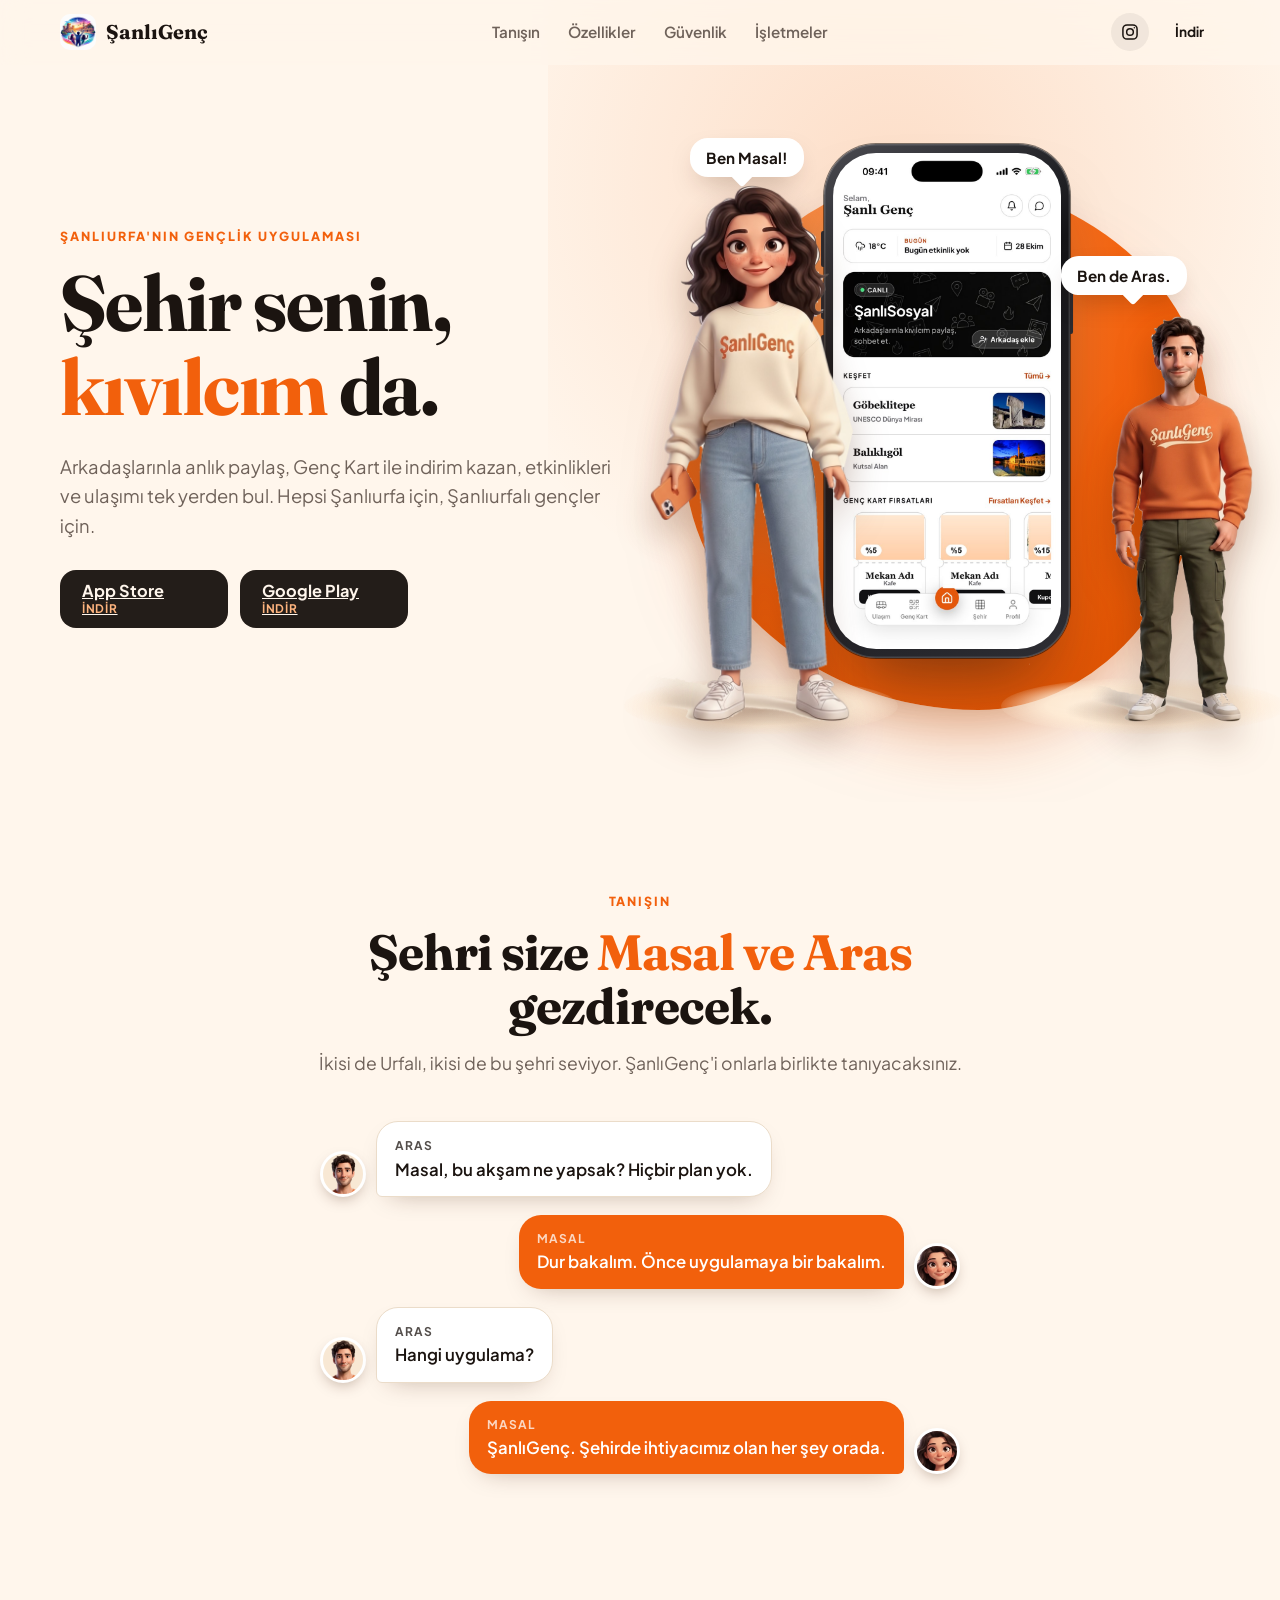
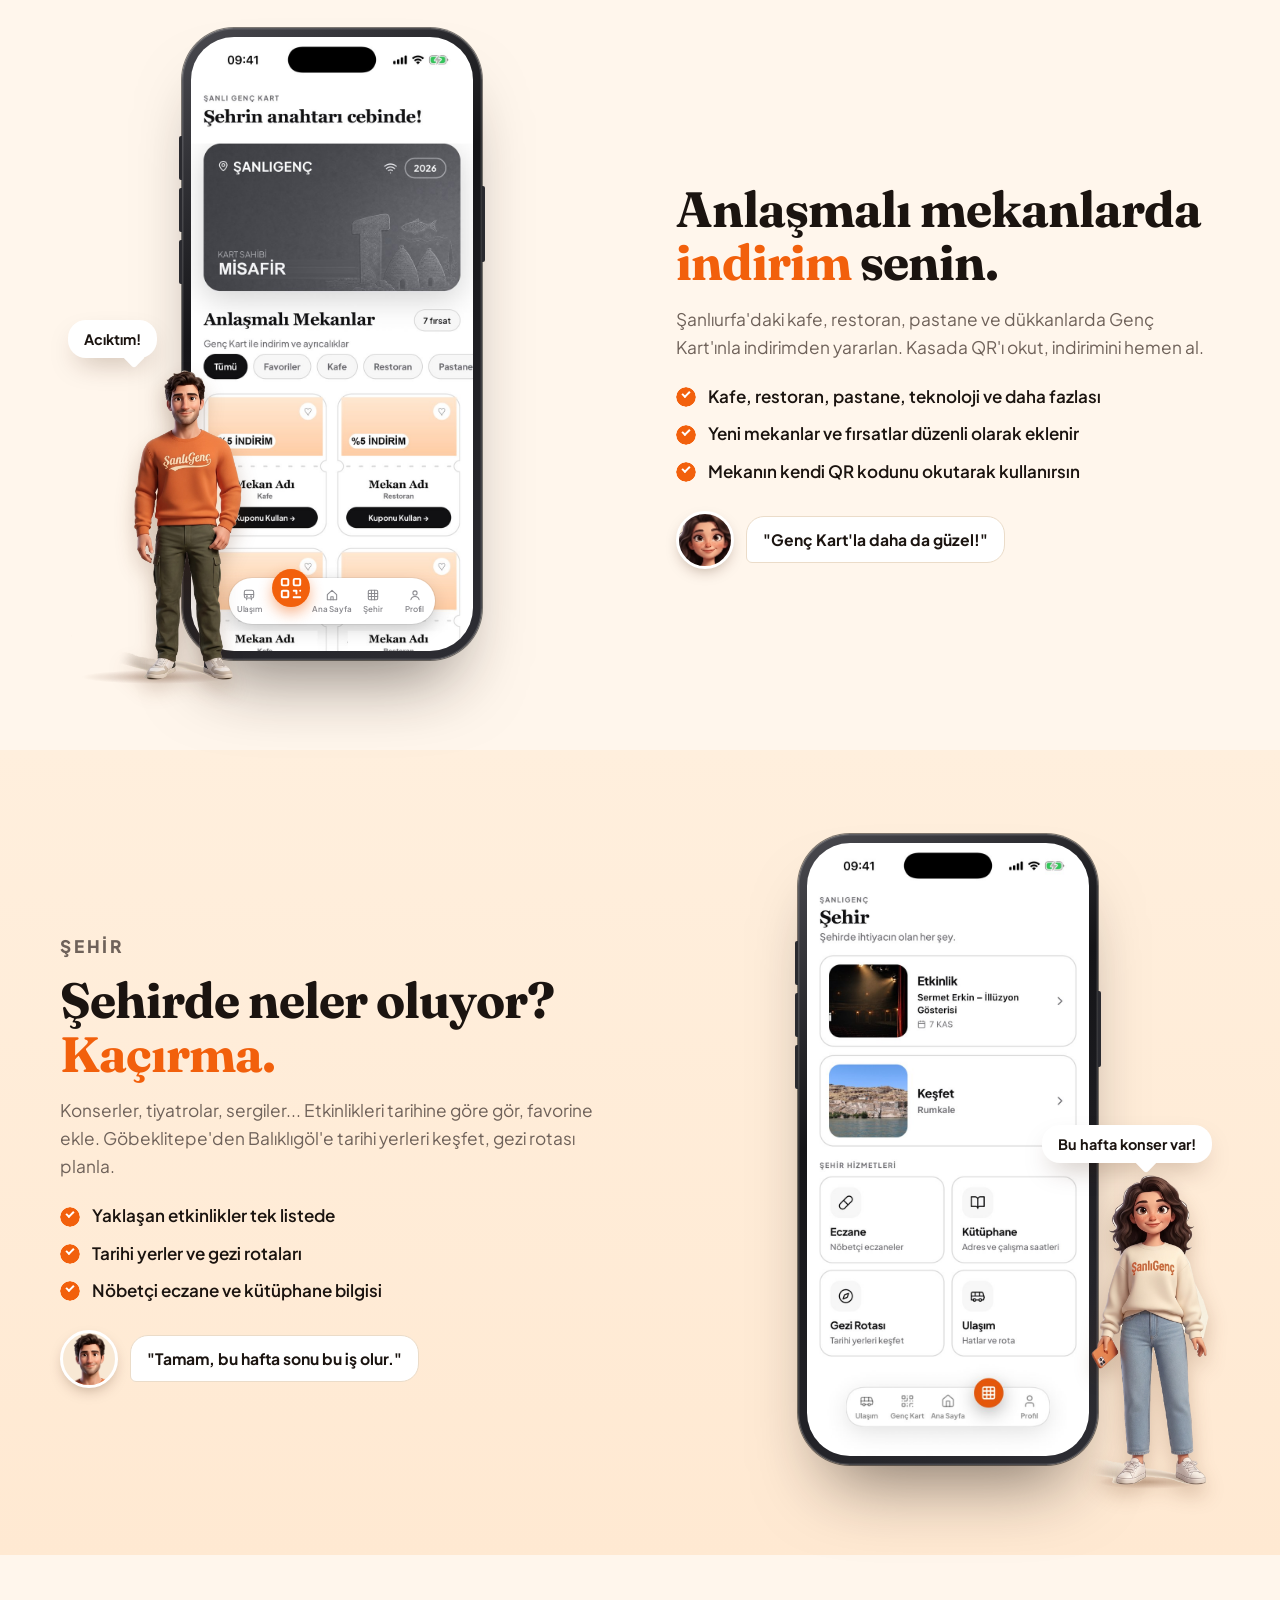
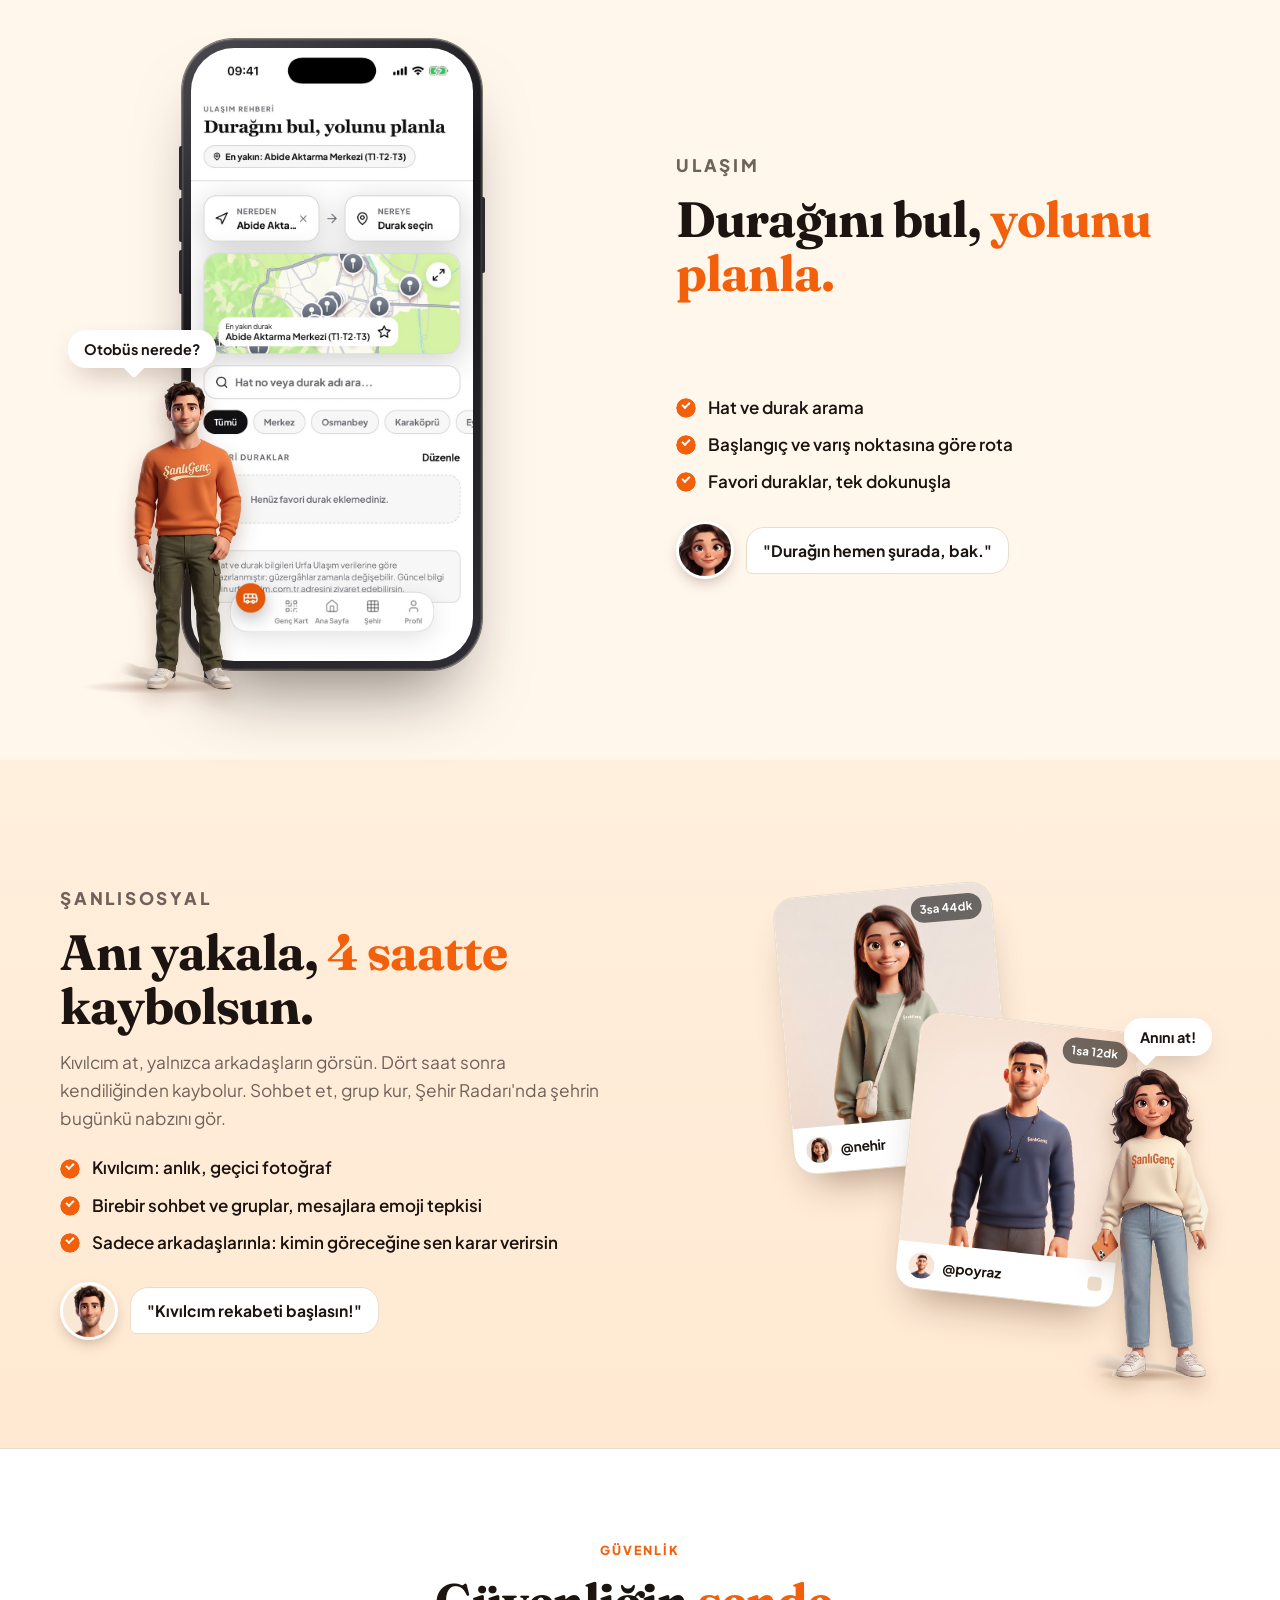
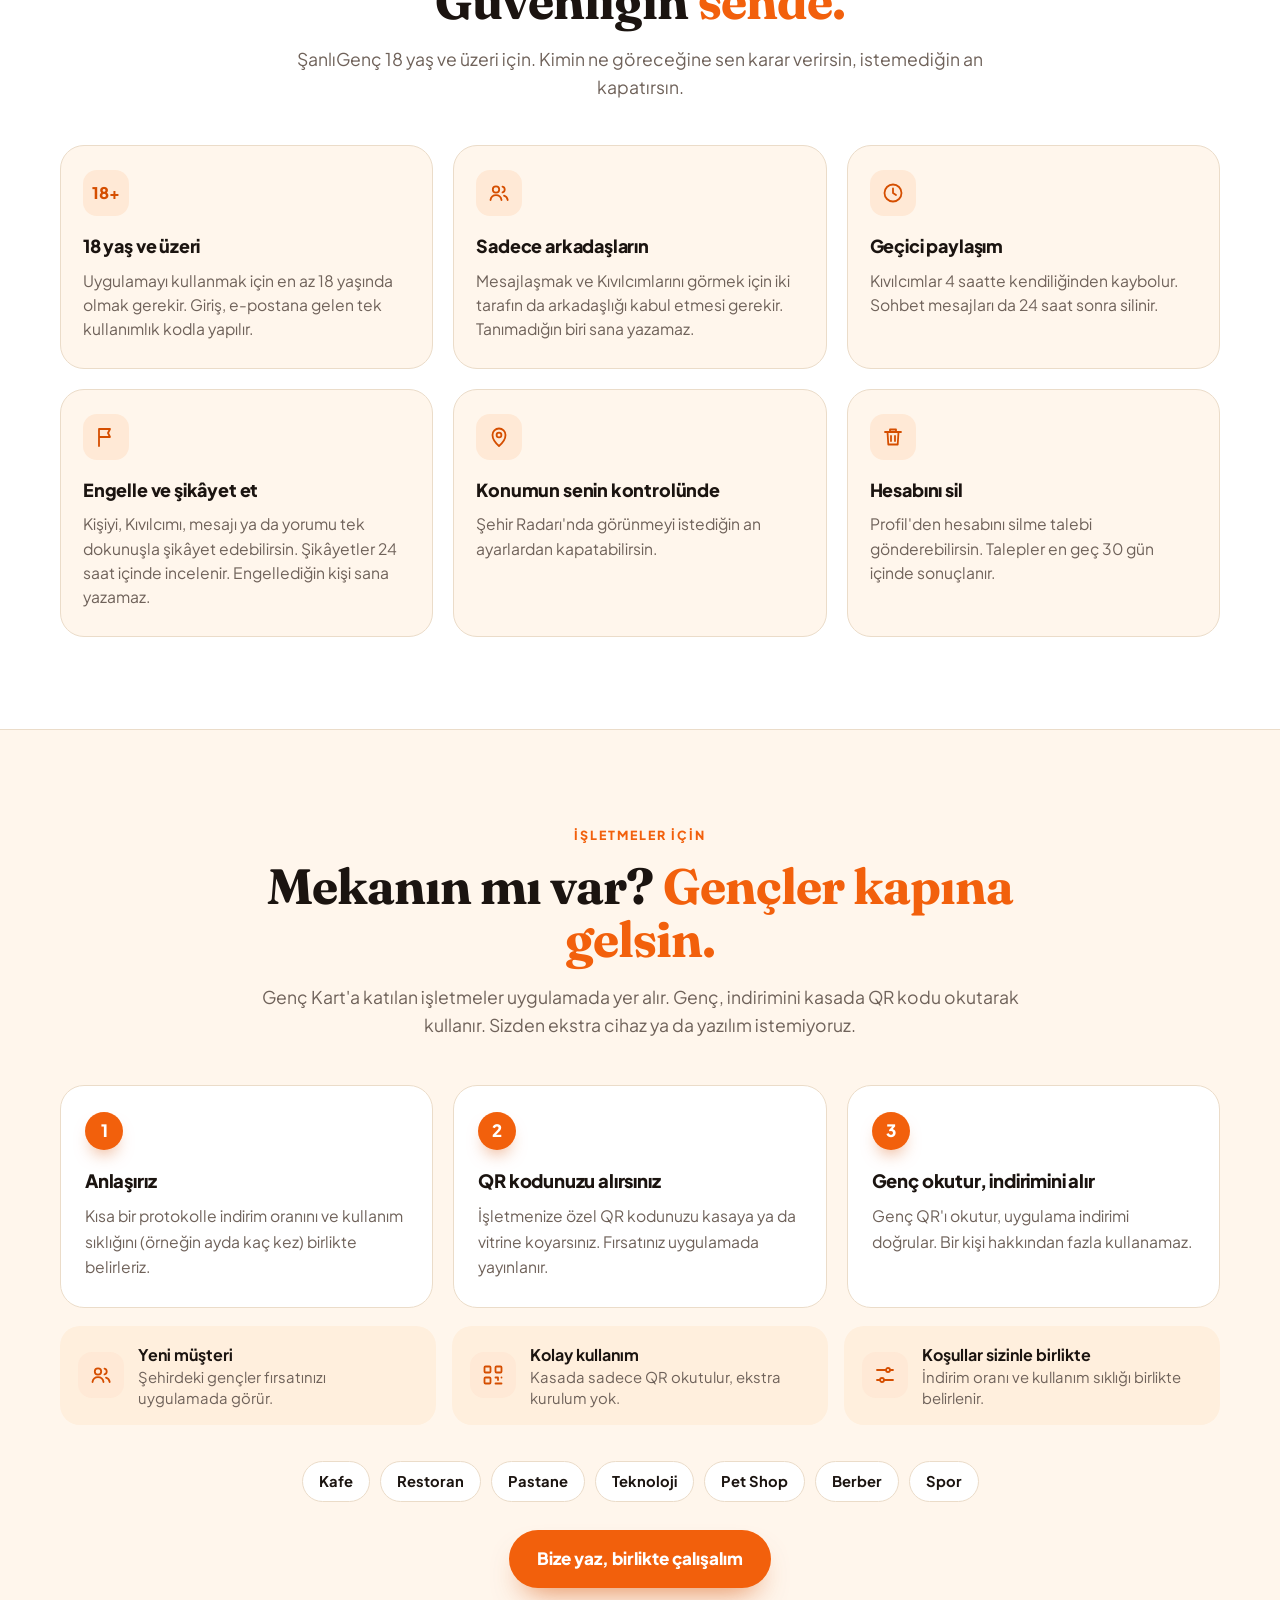
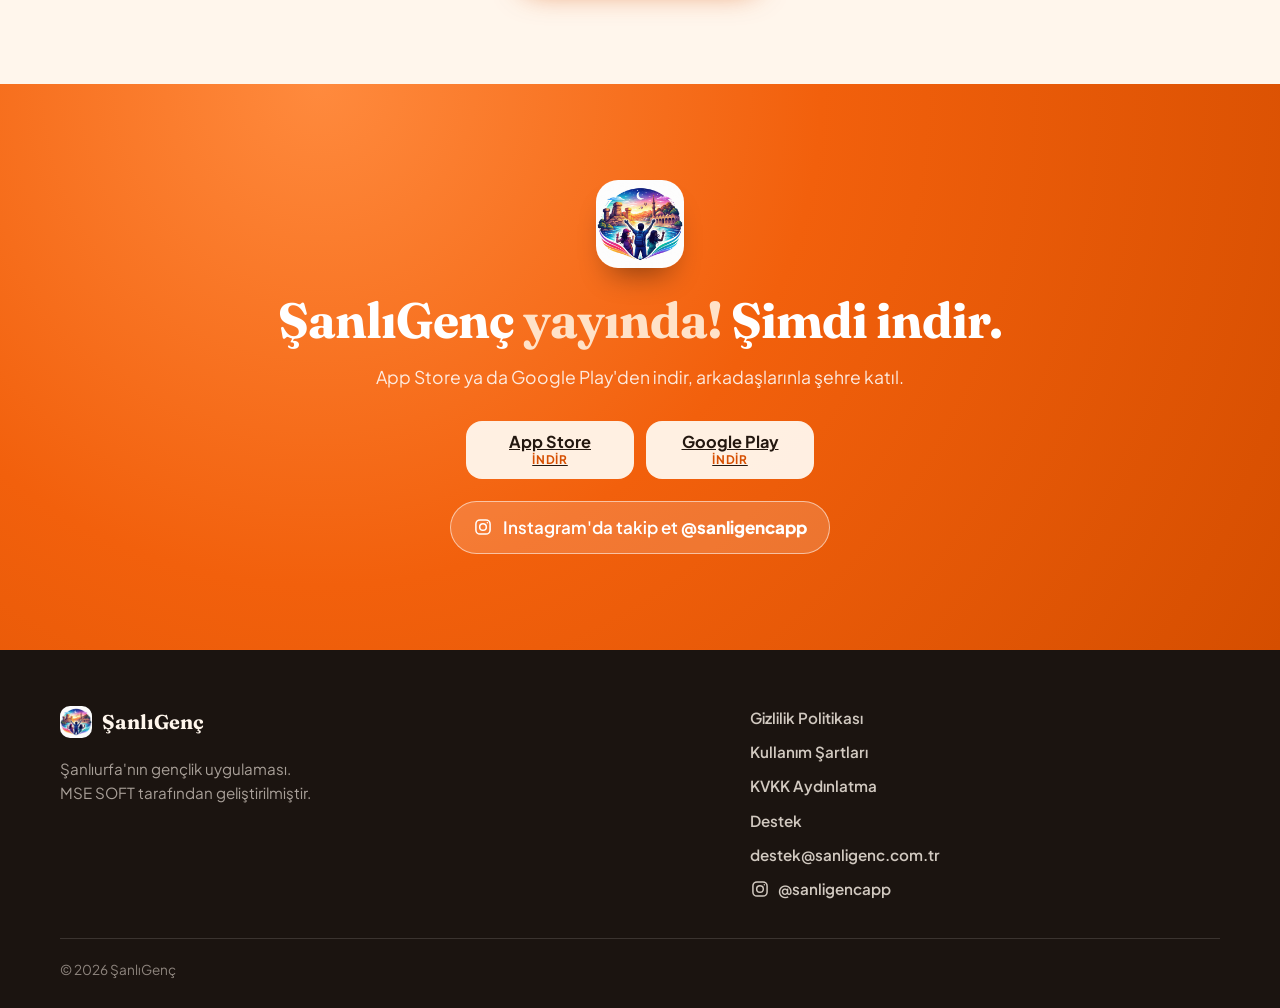
==== commit fbb1ffc5: "Mağaza bağlantıları eklendi (App Store + Google Play), yayında metinleri, /indir akıllı yönlendirme " ====
--- a/index.html
+++ b/index.html
@@ -282,6 +282,6 @@
     <p class="copy">© 2026 ŞanlıGenç</p>
   </footer>
 
-  <script src="script.js?v=4"></script>
+  <script src="script.js?v=5"></script>
 </body>
 </html>
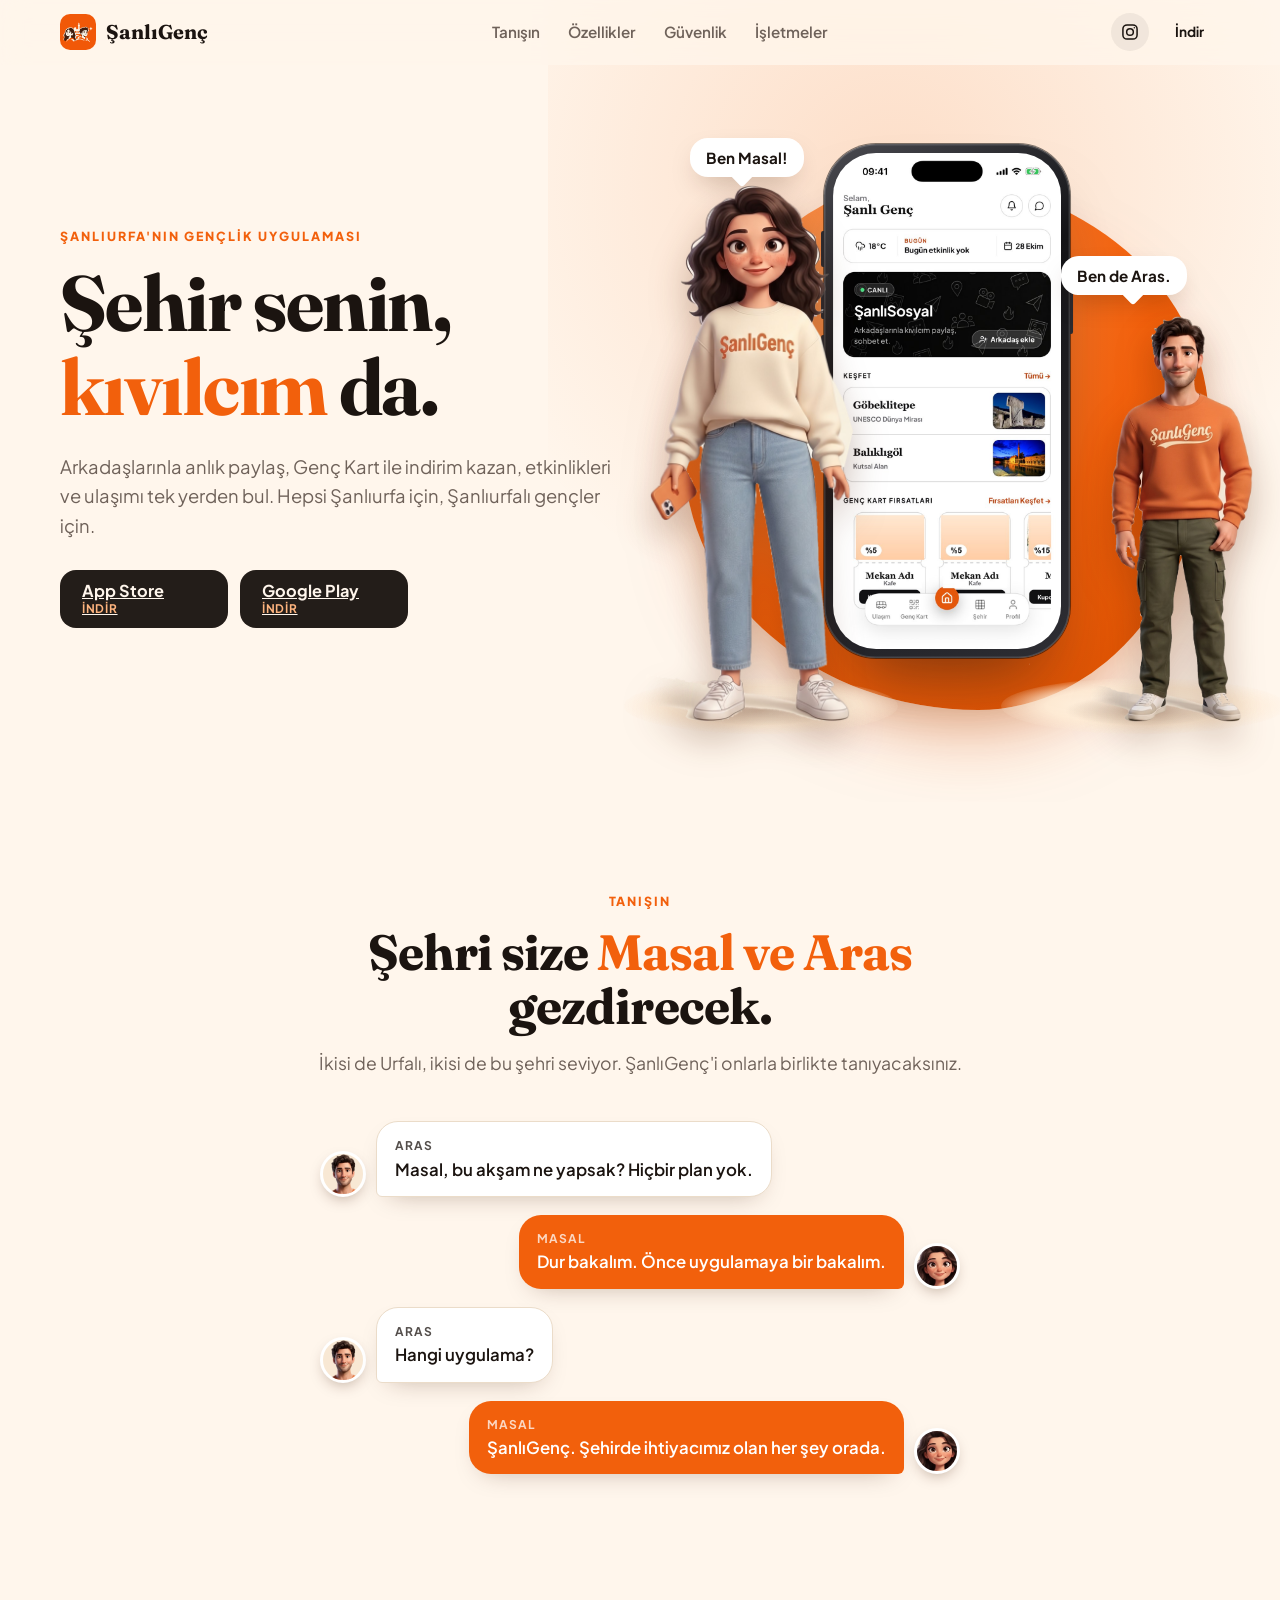
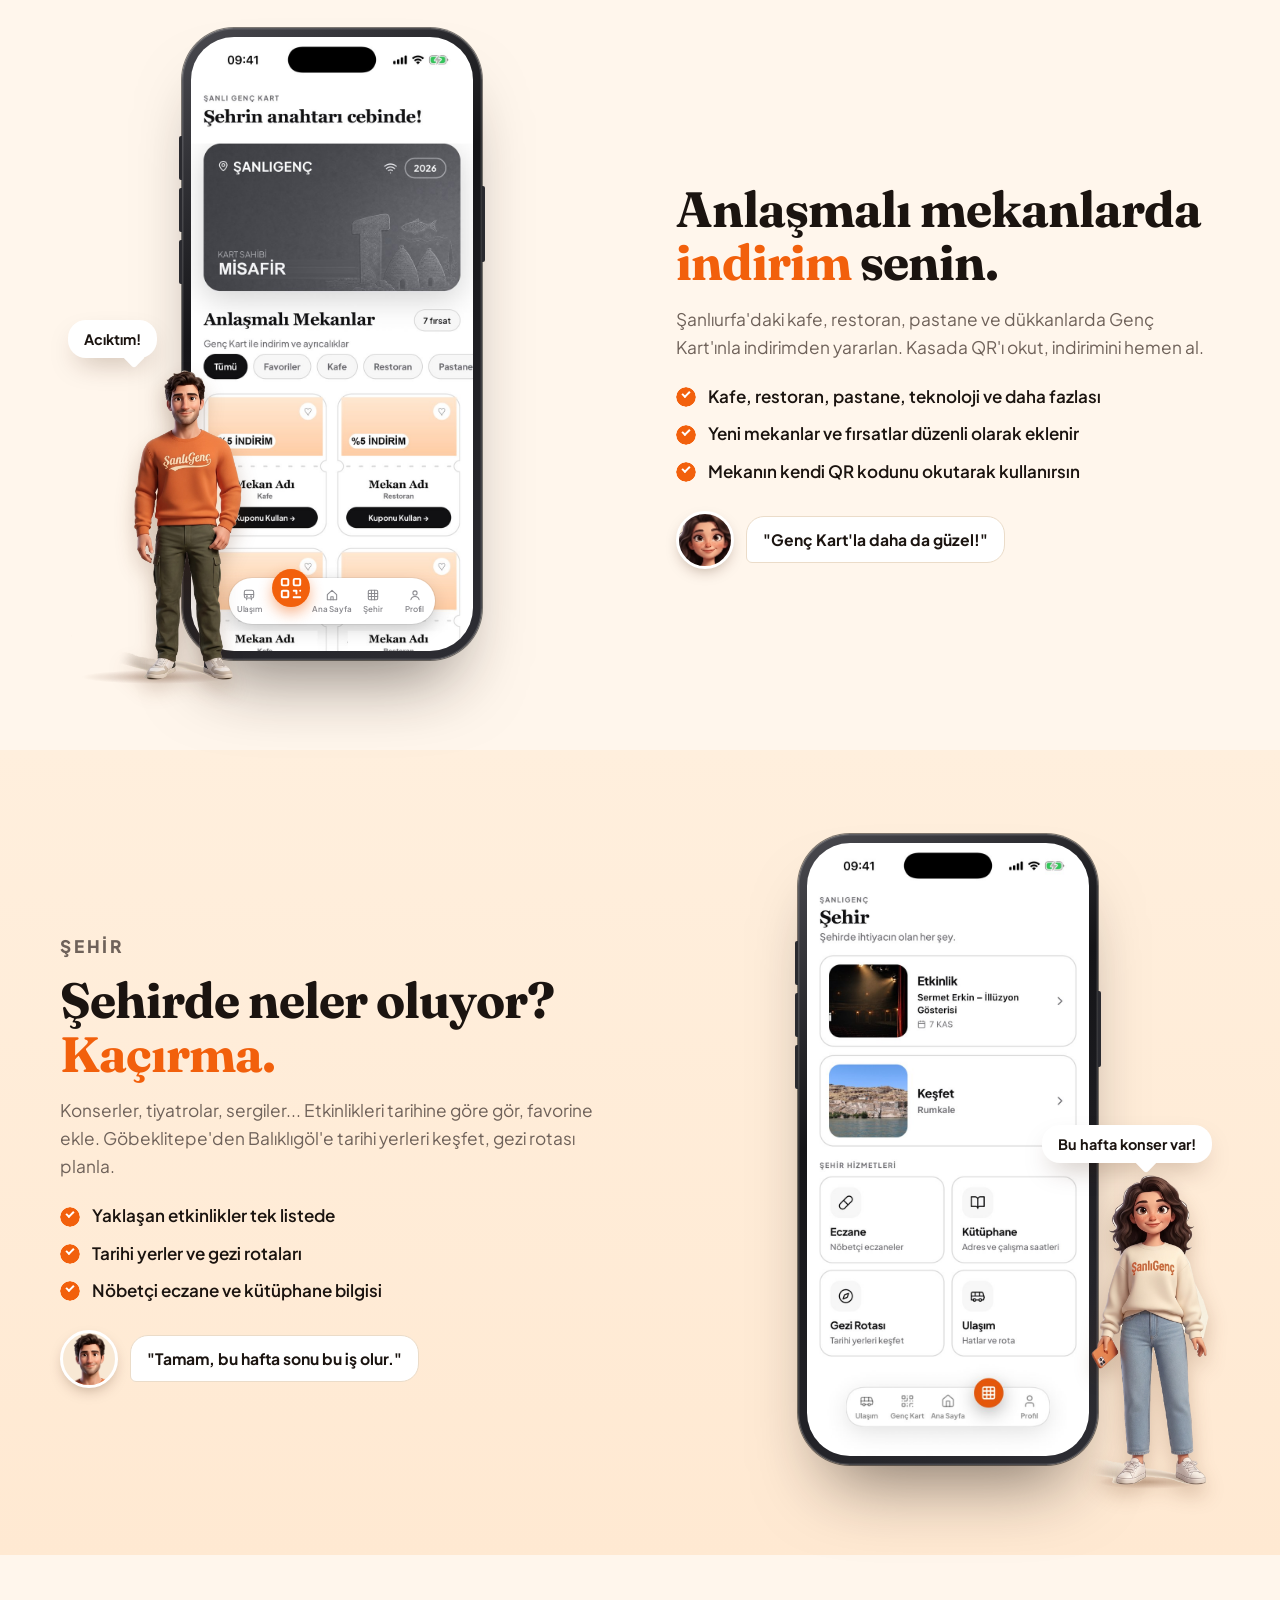
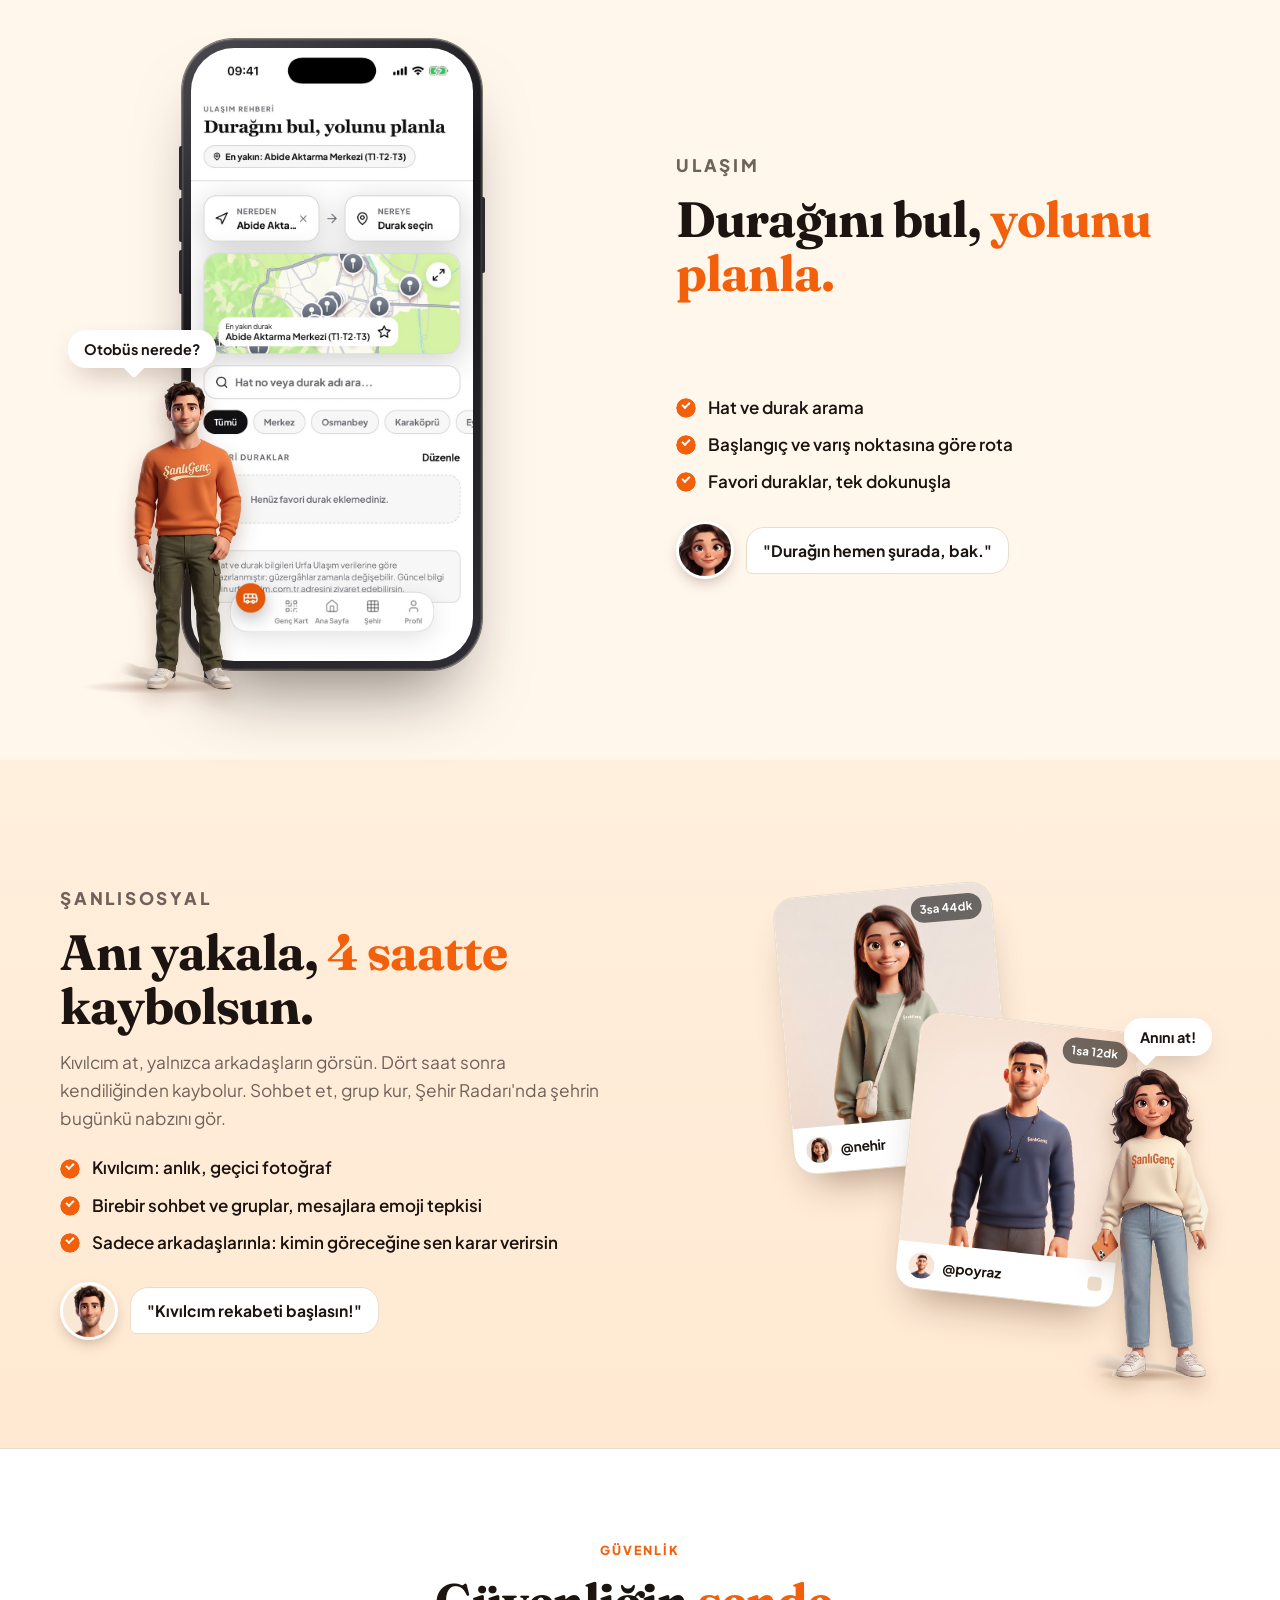
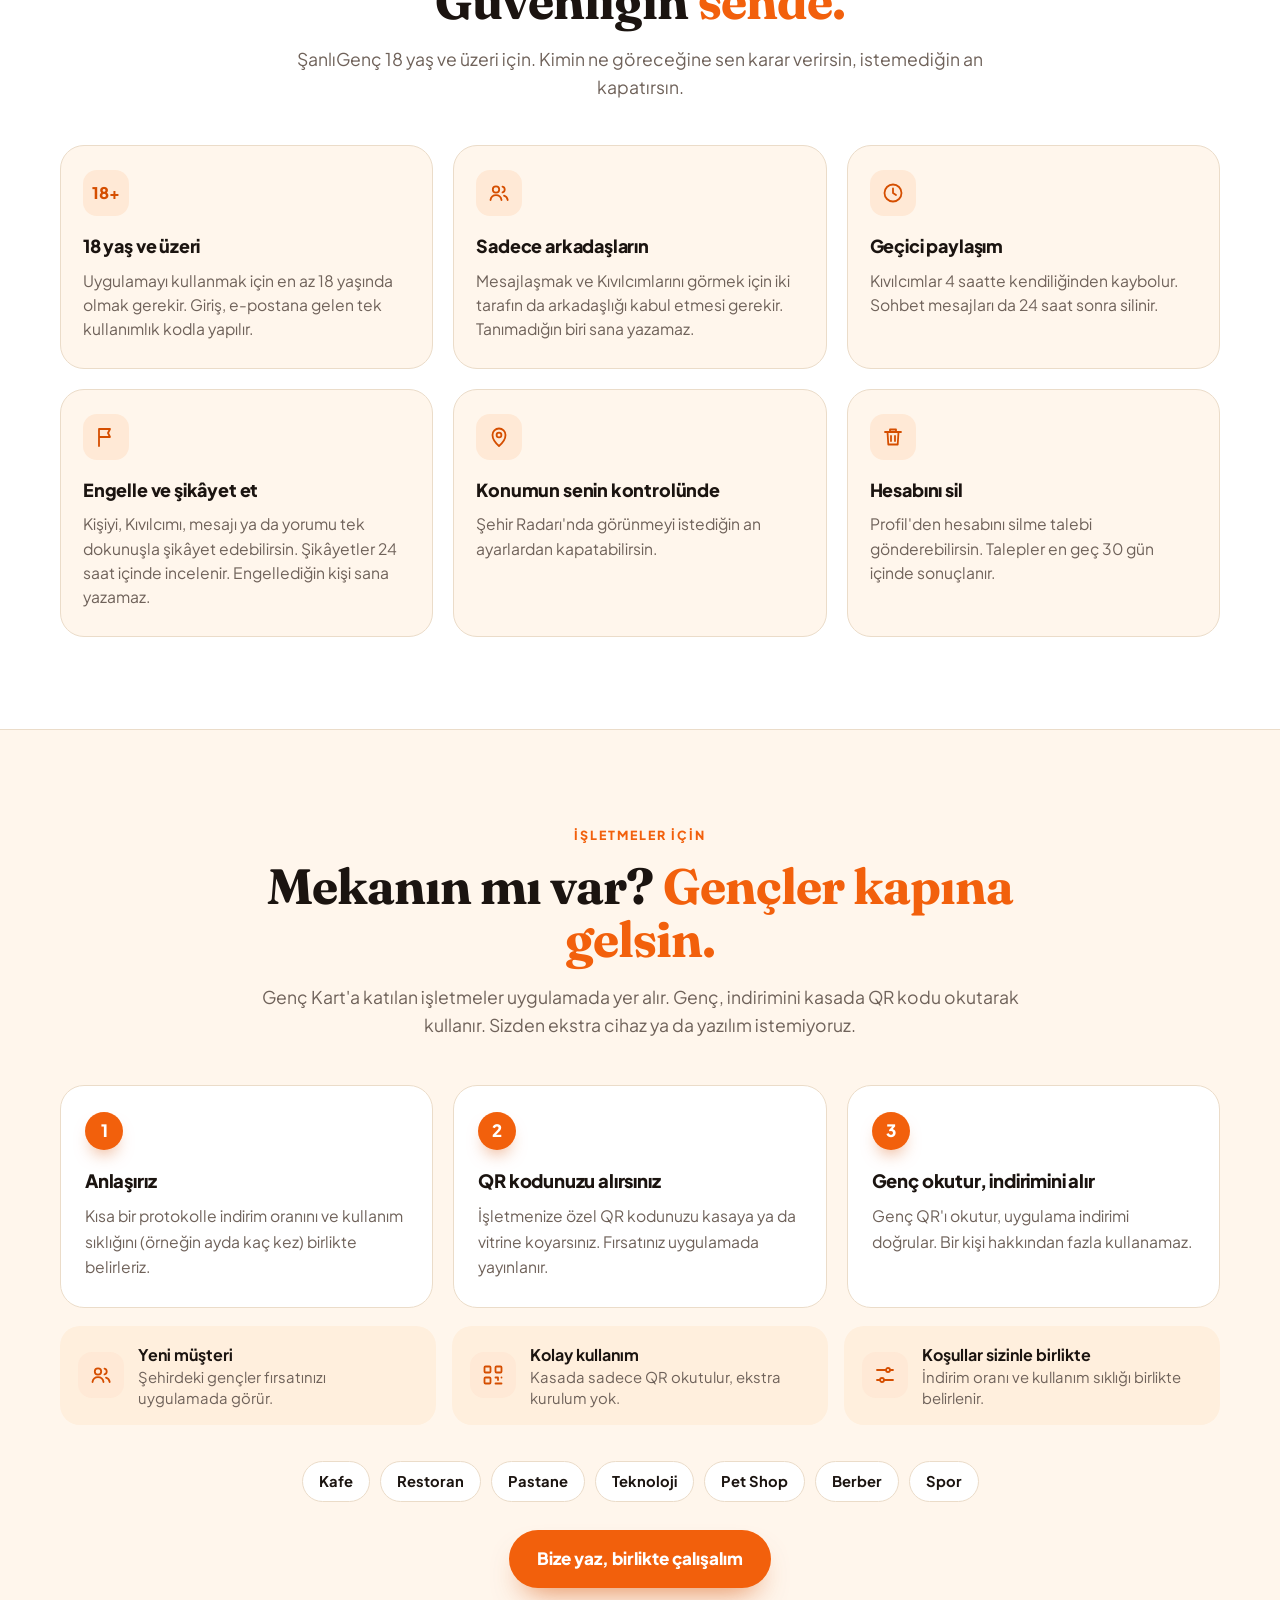
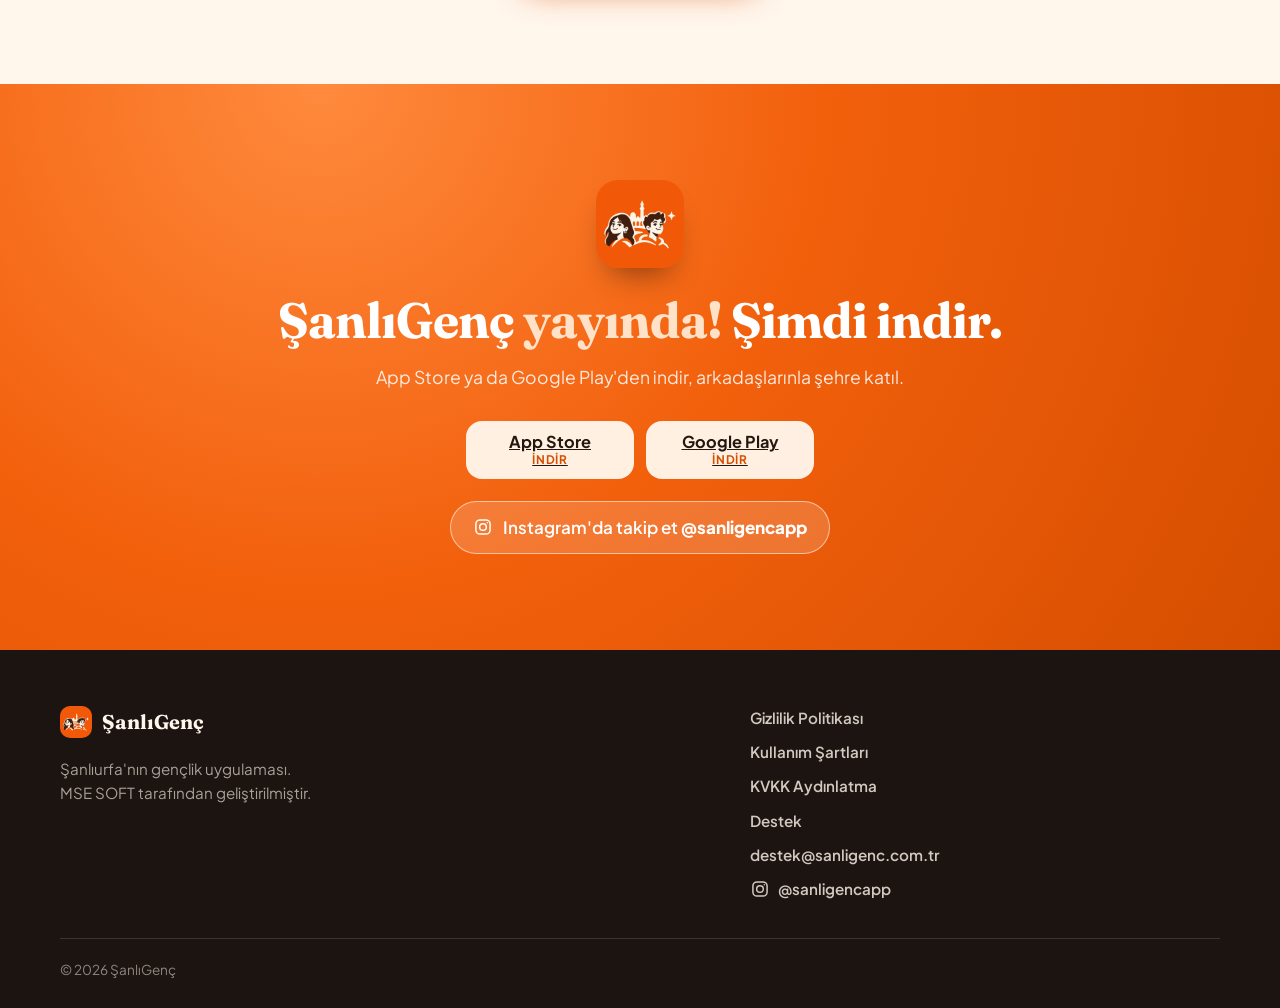
==== commit ceebdc95: "Google site simgesi (favicon): 48'in katı boyutlar (48, 96, 192), kökte favicon.ico ve ana sayfada b" ====
--- a/index.html
+++ b/index.html
@@ -23,7 +23,10 @@
   <meta name="twitter:image" content="https://sanligenc.com.tr/img/masal-aras-og.jpg">
   <link rel="apple-touch-icon" href="img/apple-touch-icon.png">
   <script type="application/ld+json">{"@context":"https://schema.org","@type":"Organization","name":"ŞanlıGenç","url":"https://sanligenc.com.tr/","logo":"https://sanligenc.com.tr/img/logo.png","email":"destek@sanligenc.com.tr","sameAs":["https://www.instagram.com/sanligencapp/"]}</script>
-  <link rel="icon" href="img/logo.png">
+  <link rel="icon" href="/favicon.ico" sizes="any">
+  <link rel="icon" type="image/png" sizes="48x48" href="/img/favicon-48.png">
+  <link rel="icon" type="image/png" sizes="96x96" href="/img/favicon-96.png">
+  <link rel="icon" type="image/png" sizes="192x192" href="/img/favicon-192.png">
   <link rel="preconnect" href="https://fonts.googleapis.com">
   <link rel="preconnect" href="https://fonts.gstatic.com" crossorigin>
   <link href="https://fonts.googleapis.com/css2?family=Fraunces:opsz,wght@9..144,600;9..144,700&family=Plus+Jakarta+Sans:wght@400;500;600;700;800&display=swap" rel="stylesheet">
